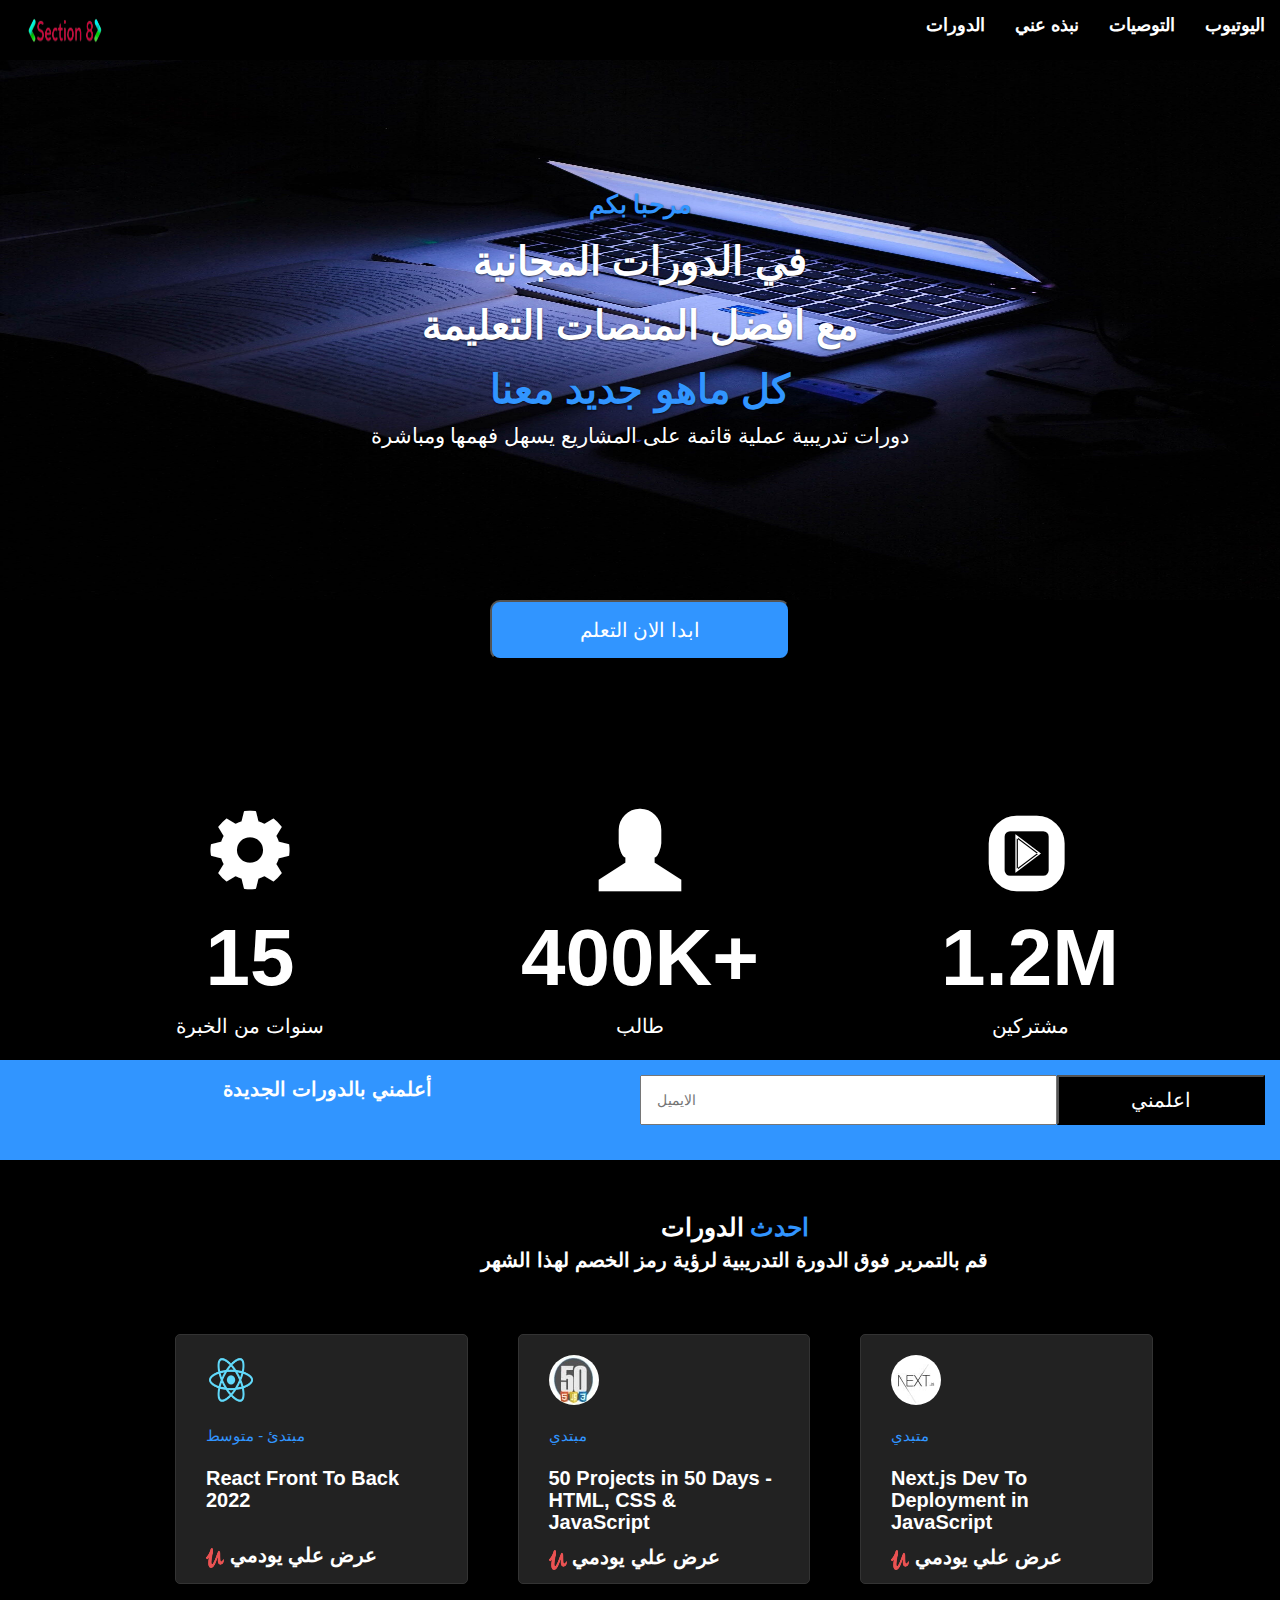
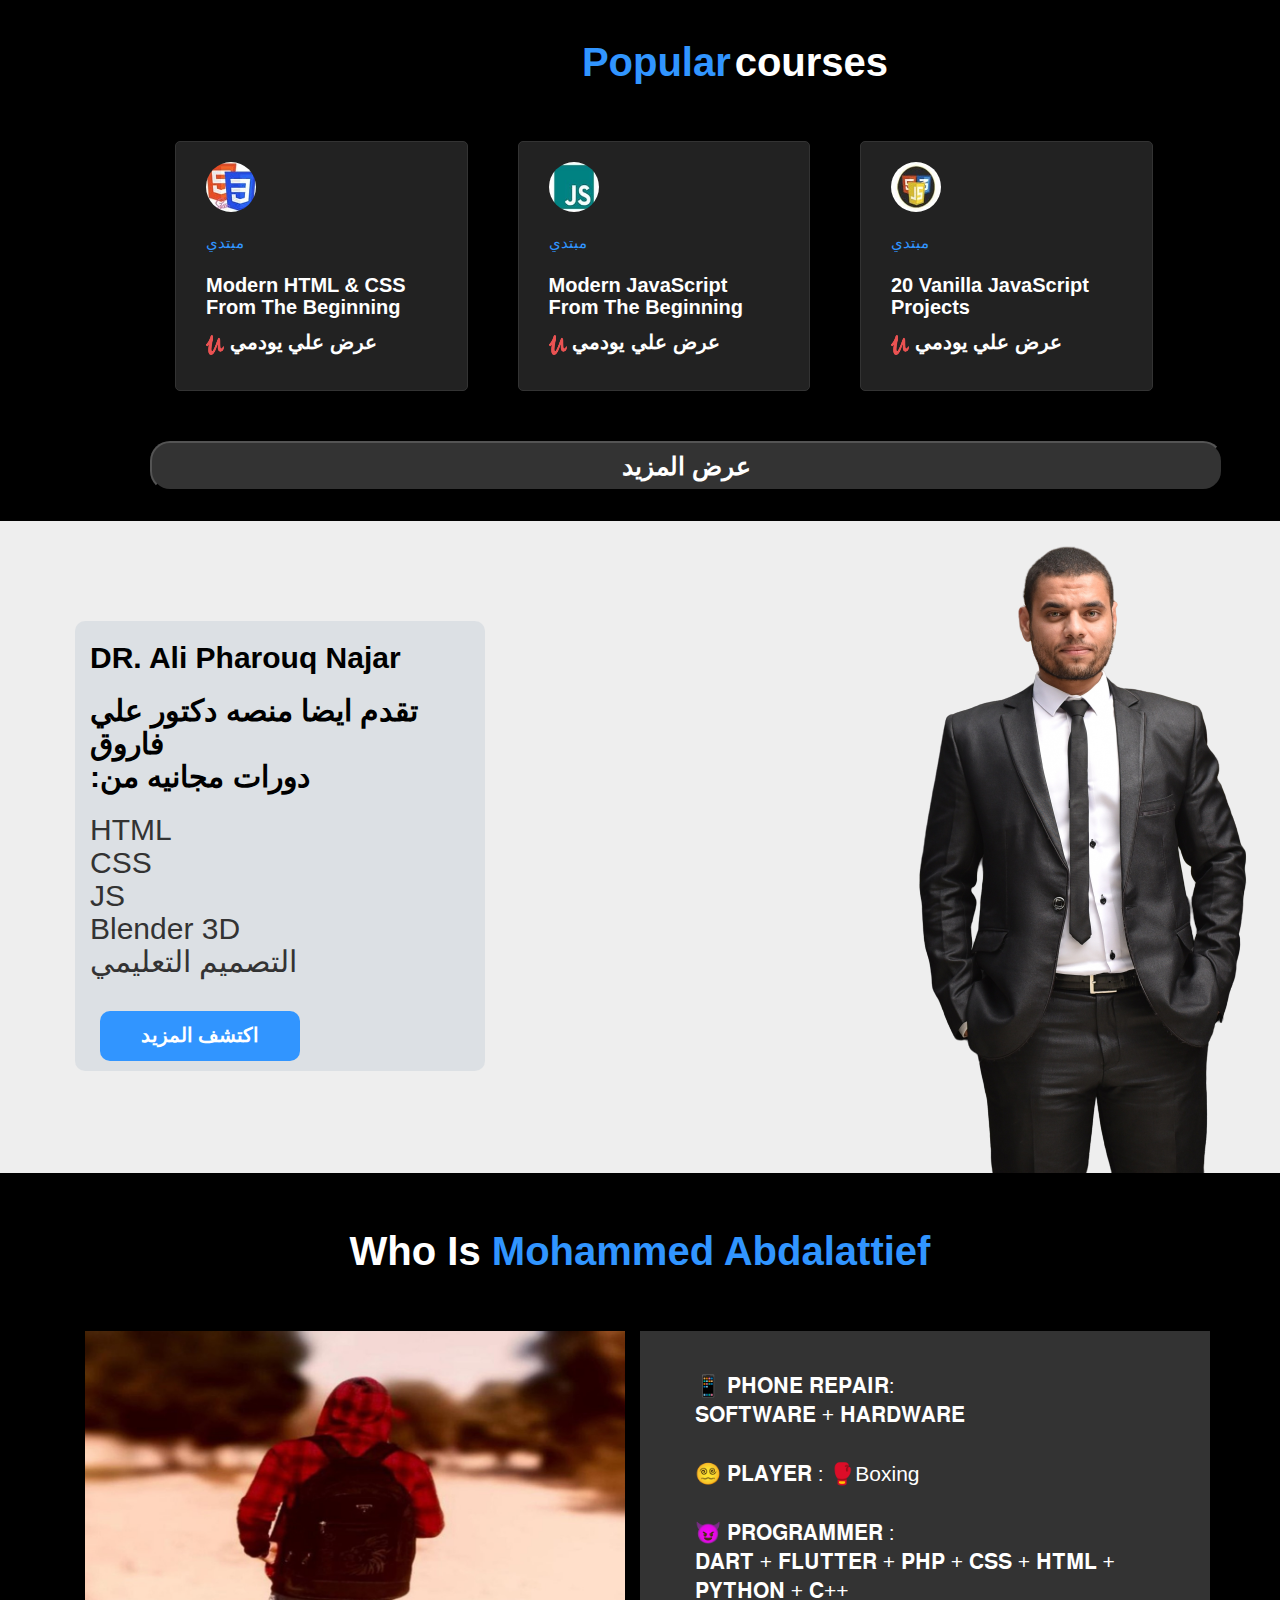
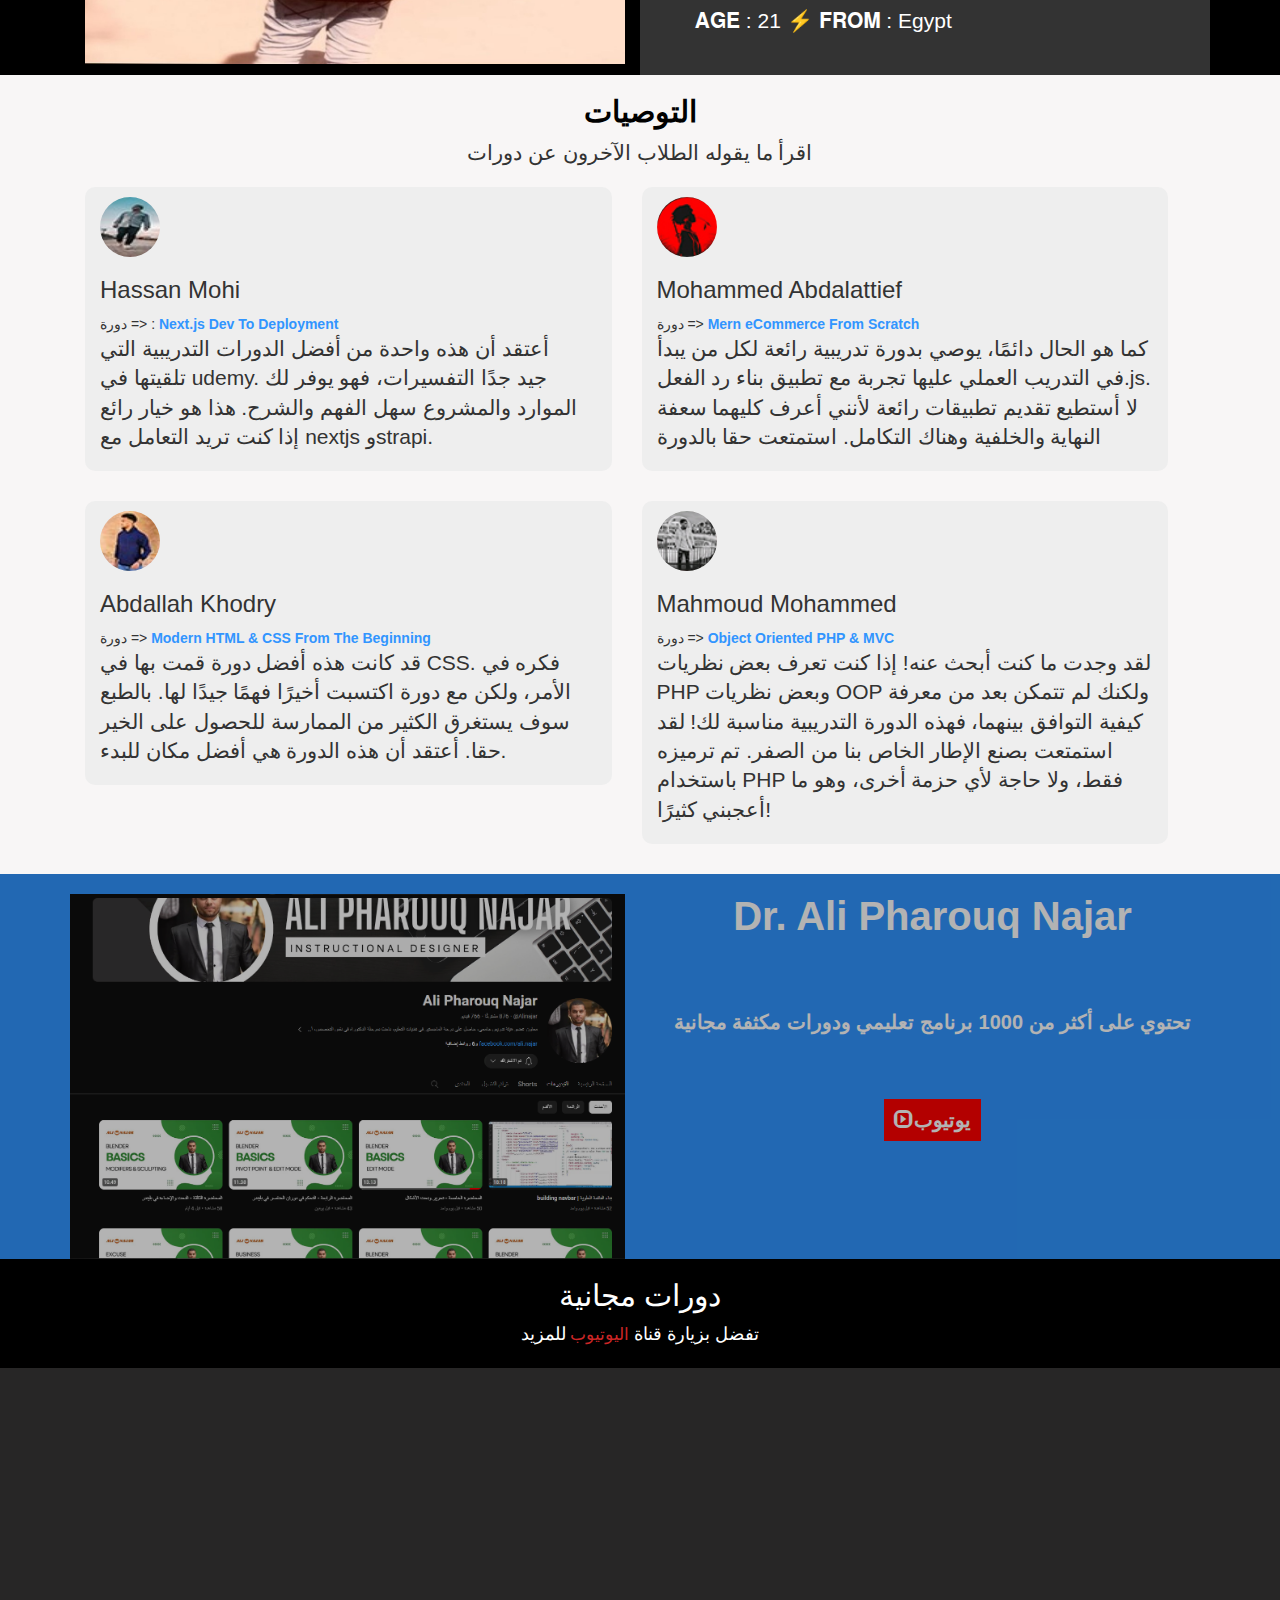
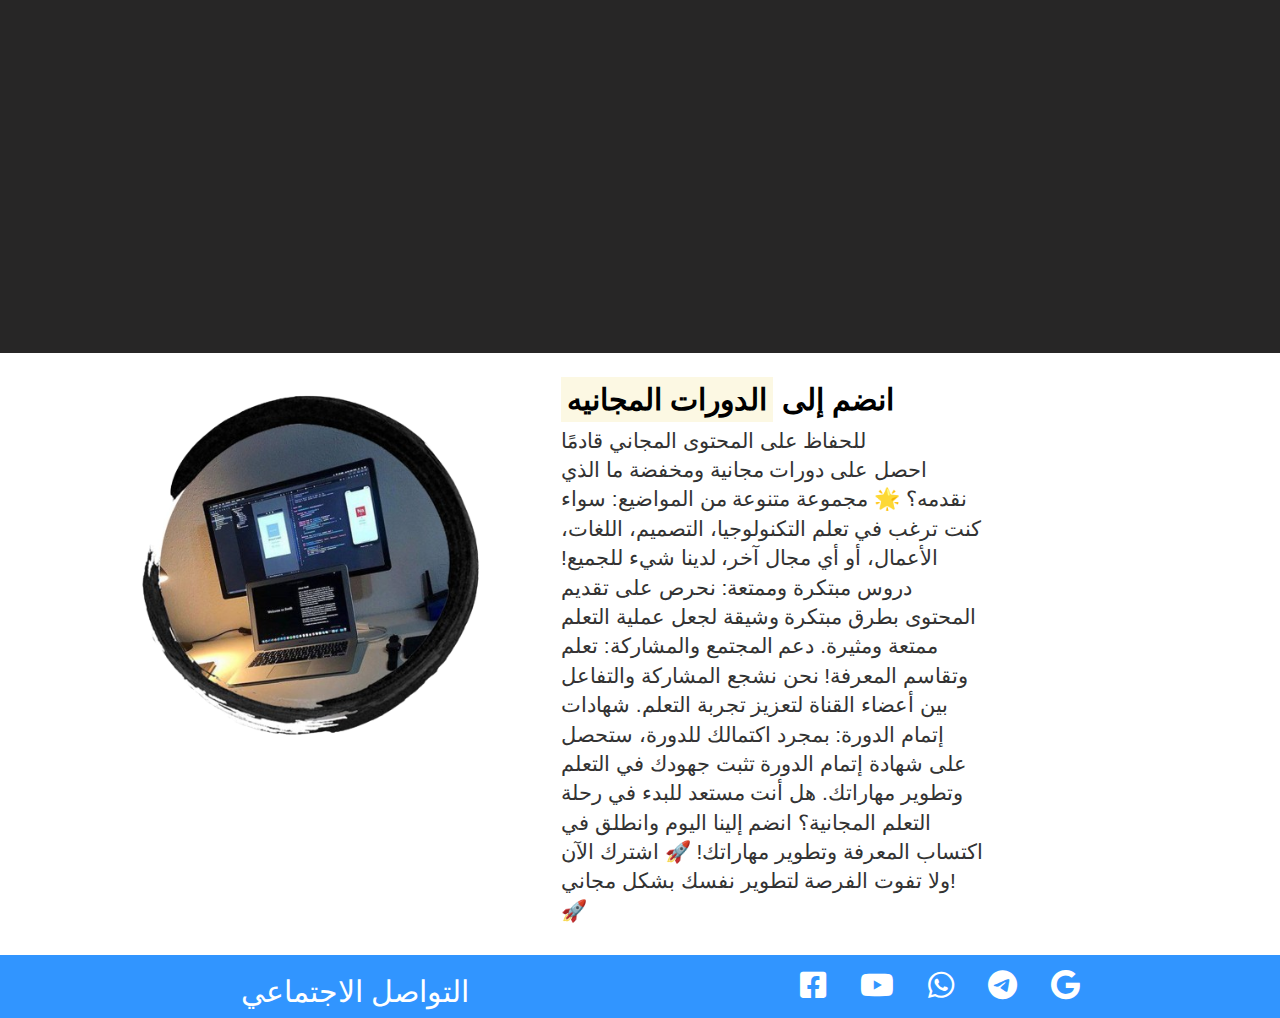
==== index.html @ 22f14197 "Add files via upload" ====
<!DOCTYPE html>
<html lang="ar">

<head>
  <meta charset="UTF-8">
  <meta http-equiv="X-UA-Compatible" content="IE=edge">
  <meta name="viewport" content="width=device-width, initial-scale=1.0">

  <title>Free Courses</title>
  <link rel="icon" type="img/icon" href="img/photo_2022-01-02_22-11-21.png" />
  <link href="css/bootstrap.css" rel="stylesheet">
  <link href=" css/all.min.css" rel="stylesheet"> <!--fontwasme-->
  <link href="fonts/glyphicons-halflings-regular.svg" rel="stylesheet">
  <script src="js/html5shiv.min.js"> </script>
  <script src="js/respond.min.js"> </script>
  <link href="css/index.css" rel="stylesheet">
</head>

<body style=background-color:black; id="body">
  <header> <!--start header-->
    <nav class="navbar navbar-default navbar-fixed-top">
      <div class="container-fluid">
        <!-- Brand and toggle get grouped for better mobile display -->
        <div class="navbar-header">
          <button type="button" class="navbar-toggle collapsed" data-toggle="collapse"
            data-target="#bs-example-navbar-collapse-1" aria-expanded="false">

            <span class="glyphicon glyphicon-align-justify"></span>
          </button>
          <class class="navbar-brand" href=""><img src="img/logo.png" width="100" height="40" alt=""></class>
        </div>

        <!-- Collect the nav links, forms, and other content for toggling -->
        <div class="collapse navbar-collapse" id="bs-example-navbar-collapse-1">
          <ul class="nav navbar-nav navbar-right">

            <li><a href="#courses">الدورات</a></li>
            <li><a href="#about">نبذه عني</a></li>
            <li><a href="#testmonial">التوصيات</a></li>
            <li><a href="#youtube">اليوتيوب</a></li>




          </ul>
        </div><!-- /.navbar-collapse -->
      </div><!-- /.container-fluid -->
    </nav>







    <!-- ********************************************************* -->
    <div class="carousel slide"> <!--start carousel background-->

      <div class="carousel-inner">

        <div class="item active">
          <img src="img/Took A Masters In Machine Learning And I Was (VERY) Unprepared.jpeg " alt="...">
          <div class="carousel-caption">

            <h5>مرحبا بكم</h5>
            <h1>في الدورات المجانية <h1>مع افضل المنصات التعليمة </h1>
              <h1 class="primary-text">كل ماهو جديد معنا</h1>
            </h1>
            <p class="lead">دورات تدريبية عملية قائمة على المشاريع يسهل فهمها ومباشرة  </p>

          </div>




        </div> <!--start buttom page-->
        <div class="buttom-page">

          <button class="buttom"> <a href="#section ">ابدا الان التعلم</a> </button>
        </div>
      </div> <!--end buttom page-->



    </div> <!--start carousel background-->



    <div class="container text-center  icon "> <!--start icon-->
      <div class="row">

        <div class="col-lg-4 col-md-4  hidden-xs">
          <span class="  glyphicon glyphicon-cog "></span>
          <h1>15</h1>
          <p class="">سنوات من الخبرة
          </p>
        </div>

        <div class="col-lg-4 col-md-4  hidden-xs">
          <span class=" glyphicon glyphicon-user   "></span>
          <h1> 400K+ </h1>
          <p class="lead">طالب</p>
        </div>

        <div class="col-lg-4 col-md-4  hidden-xs">
          <span class="   glyphicon glyphicon-expand  "></span>
          <h1> 1.2M </h1>
          <p class="lead"> مشتركين </p>
        </div>
      </div>
    </div> <!--end icon-->


    <div class="container-fluid  form1 "><!--start form -->
      <form>
        <span class="     col-lg-6  col-md-6 col-xs-12  col-sm-12"> أعلمني بالدورات الجديدة
        </span> <input type="email" placeholder="الايميل" class=" col-lg-4    col-md-4 col-xs-6    col-sm-6">
        <input type="submit" value="اعلمني" class=" col-lg-2   col-md-2 col-xs-4  col-sm-4">

      </form>

    </div> <!--end form-->


  </header>

  <!--end header-->





  <!-- ******************************************************************************** -->
  <!-- start the section of courses -->
  <section id="courses">
    <div class="container">
      <div class="row">

        <div class="section-header text-center" id="section">
          <span class="span1">احدث </span> <span> الدورات </span>
          <p>
            قم بالتمرير فوق الدورة التدريبية لرؤية رمز الخصم لهذا الشهر</p>
        </div>

        <div class="card  col-lg-4  col-md-6 col-xs-12  col-sm-12 ">
          <img src="img/react_front_to_back_small.png" class="img1">
          <div class="card-body">
            <div class="level"> مبتدئ - متوسط </div>
            <h3> React Front To Back 2022 </h3>
            <br>
            <img src="img/udemy-logo.png">
            <a href=" https://www.udemy.com/course/react-front-to-back-2022/?referralCode=4A622C7E48DB66154114  "> عرض
              علي يودمي </a>
          </div>
        </div>


        <div class="card  col-lg-4  col-md-6 col-xs-12  col-sm-12 ">
          <img src="img/photo_2022-01-01_20-54-19.jpg " class="img1">
          <div class="card-body">
            <div class="level"> مبتدي </div>
            <h3> 50 Projects in 50 Days - HTML, CSS & JavaScript</h3>

            <img src="img/udemy-logo.png">
            <a href="  https://www.udemy.com/course/50-projects-50-days/?referralCode=684EE5F9DE1745B6428B "> عرض علي
              يودمي </a>
          </div>
        </div>


        <div class="card  col-lg-4  col-md-6 col-xs-12  col-sm-12 ">
          <img src="img/photo_2022-01-01_20-54-09.jpg " class="img1">
          <div class="card-body">
            <div class="level"> متبدي </div>
            <h3> Next.js Dev To Deployment in JavaScript </h3>
            <img src="img/udemy-logo.png">
            <a href=" https://www.udemy.com/course/nextjs-dev-to-deployment/?referralCode=7CD3920A9760E6ABEC11  ">عرض
              علي يودمي</a>

          </div>
        </div>
      </div>
    </div>

    <div class="container">
      <div class="row">

        <div class="popular text-center"> <span class="sp1"> popular</span> <span>courses</span></div>



        <div class="card  col-lg-4  col-md-6 col-xs-12  col-sm-12 ">
          <img src="img/photo_2022-01-01_20-54-06.jpg " class="img1">
          <div class="card-body">
            <div class="level"> مبتدي </div>
            <h3> Modern HTML & CSS From The Beginning </h3>
            <img src="img/udemy-logo.png">
            <a
              href="  https://www.udemy.com/course/modern-html-css-from-the-beginning/?referralCode=EB0470C43F3C3E9AA306  ">
              عرض علي يودمي </a>

          </div>
        </div>

        <div class="card  col-lg-4  col-md-6 col-xs-12  col-sm-12 ">
          <img src="img/photo_2022-01-01_20-54-01.jpg  " class="img1">
          <div class="card-body">
            <div class="level"> مبتدي </div>
            <h3> Modern JavaScript From The Beginning </h3>
            <img src="img/udemy-logo.png">
            <a
              href=" https://www.udemy.com/course/modern-javascript-from-the-beginning/?referralCode=F3249B20C1BBE85EFEEC  ">
              عرض علي يودمي </a>

          </div>
        </div>

        <div class="card  col-lg-4  col-md-6 col-xs-12  col-sm-12 ">
          <img src="img/photo_2022-01-01_20-53-56.jpg " class="img1">
          <div class="card-body">
            <div class="level"> مبتدي </div>
            <h3> 20 Vanilla JavaScript Projects </h3>
            <img src="img/udemy-logo.png">
            <a
              href=" https://www.udemy.com/course/web-projects-with-vanilla-javascript/?referralCode=F9B7C7FED834F91ADE75  ">
              عرض علي يودمي </a>

          </div>
        </div>

        <button class="click  col-sm-11" onclick="method()">
          عرض المزيد

        </button>
        <div id="no1" style="display: none">
          <div class="card  col-lg-4  col-md-6 col-xs-12  col-sm-12 ">
            <img src="img/photo_2022-01-01_21-16-56.jpg  " class="img1">
            <div class="card-body">
              <div class="level"> متوسط </div>
              <h3> MERN eCommerce From Scratch </h3>
              <img src="img/udemy-logo.png">
              <a href="   https://www.udemy.com/course/mern-ecommerce/?referralCode=C8B2CD73BFA462D1219C "> عرض علي
                يودمي
              </a>

            </div>
          </div>



          <div class="card  col-lg-4  col-md-6 col-xs-12  col-sm-12 ">
            <img src="img/photo_2022-01-01_21-16-59.jpg  " class="img1">
            <div class="card-body">
              <div class="level"> متوسط </div>
              <h3> Node.js API Masterclass </h3>
              <img src="img/udemy-logo.png">
              <a href=" https://www.udemy.com/course/nodejs-api-masterclass/?referralCode=F95A0D3B9CA1DB648F55   "> عرض
                علي يودمي </a>

            </div>
          </div>


          <div class="card  col-lg-4  col-md-6 col-xs-12  col-sm-12 ">
            <img src="img/photo_2022-01-01_21-16-45.jpg  " class="img1">
            <div class="card-body">
              <div class="level"> متبدي </div>
              <h3> Bootstrap 4 From Scratch with 5 Projects </h3>
              <img src="img/udemy-logo.png">
              <a
                href=" https://www.udemy.com/course/bootstrap-4-from-scratch-with-5-projects/?referralCode=5647A67D0A4BF453E39A   ">
                عرض علي يودمي </a>

            </div>
          </div>


          <div class="card  col-lg-4  col-md-6 col-xs-12  col-sm-12 ">
            <img src="img/photo_2022-01-01_21-16-49.jpg  " class="img1">
            <div class="card-body">
              <div class="level"> مبتدي </div>
              <h3> Python Django Dev To Deployment </h3>
              <img src="img/udemy-logo.png">
              <a
                href=" https://www.udemy.com/course/python-django-dev-to-deployment/?referralCode=A9FE27488C451769B322  ">
                عرض علي يودمي </a>

            </div>
          </div>

          <div class="card  col-lg-4  col-md-6 col-xs-12  col-sm-12 ">
            <img src="img/photo_2022-01-01_20-54-14.jpg  " class="img1">
            <div class="card-body">
              <div class="level"> متوسط </div>
              <h3> PHP MVC OOP - Build a Framework </h3>
              <img src="img/udemy-logo.png">
              <a href=" https://www.udemy.com/course/object-oriented-php-mvc/?referralCode=E3FD4CD073A8AF79CF04 "> عرض
                علي يودمي </a>

            </div>
          </div>


          <div class="card  col-lg-4  col-md-6 col-xs-12  col-sm-12 ">
            <img src="img/photo_2022-01-01_21-16-53.jpg " class="img1">
            <div class="card-body">
              <div class="level"> متوسط </div>
              <h3> Electron From Scratch </h3>
              <img src="img/udemy-logo.png">
              <a href=" https://www.udemy.com/course/electron-from-scratch/?referralCode=D83E1593BE5EC5AFF830 "> عرض علي
                يودمي </a>

            </div>
          </div>
        </div> <!--            -->
      </div>
    </div>


  </section> <!--end section of courses-->

  <div class="section2"> <!--start section2-->
    <div class="container">
      <div class="row">
        <div class="content  col-lg-6 col-md-6  col-xs-12  col-sm-12">
          <h1> DR. Ali Pharouq Najar

          </h1>
          <p class="lead">
            <h1>
            تقدم ايضا منصه دكتور علي فاروق
            <br>
            :دورات مجانيه من
            <br>
          </h1>
          <h2>
            HTML
            <br>
            CSS
            <br>
            JS
            <br>
            Blender 3D
            <br>
            التصميم التعليمي
          </h2>
          </p>
          <a href="https://alinajar.com/academy/">اكتشف المزيد
          </a>
        </div>


        <div class="image col-lg-6 col-md-6 col-xs-12 col-sm-12   ">
          <img src="img/Dr.png" alt="error" class="img-responsive  center-block">
        </div>
      </div>
    </div>
  </div><!--start section2-->


  <div id="about">
    <div class="container">


      <div class="text-center">
        <span class="sp2"> Who Is </span> <span class="sp3"> Mohammed Abdalattief</span>
      </div>



      <div class="image col-lg-6 col-md-6 col-xs-12 col-sm-12   ">
        <img src="img/moh.jpg  " alt="error" class="img-responsive  center-block">
      </div>

      <div class="about    col-lg-6 col-md-6 col-xs-12 col-sm-12   ">

        <P class="lead">

          📱 𝐏𝐇𝐎𝐍𝐄 𝐑𝐄𝐏𝐀𝐈𝐑:
          <br>
          𝐒𝐎𝐅𝐓𝐖𝐀𝐑𝐄 + 𝐇𝐀𝐑𝐃𝐖𝐀𝐑𝐄
          <br>
          <br>
          😵‍💫 𝐏𝐋𝐀𝐘𝐄𝐑 : 🥊Boxing
          <br>
          <br>
          😈 𝐏𝐑𝐎𝐆𝐑𝐀𝐌𝐌𝐄𝐑 :
          <br>

          𝐃𝐀𝐑𝐓 + 𝐅𝐋𝐔𝐓𝐓𝐄𝐑 + 𝐏𝐇𝐏 + 𝐂𝐒𝐒 + 𝐇𝐓𝐌𝐋 + 𝐏𝐘𝐓𝐇𝐎𝐍 + 𝐂++
          <br>
          𝐀𝐆𝐄 : 21 ⚡️

          𝐅𝐑𝐎𝐌 : Egypt
        </P>
      </div>



    </div>
  </div> <!--end section2-->
  <!--start tsetmonial-->
  <div id="testmonial">
    <div class="container">
      <div class="row">
        <div class="testmonial-header  text-center">
          <h2> التوصيات</h2>

          <p class="lead"> اقرأ ما يقوله الطلاب الآخرون عن دورات
          </p>

        </div>


        <div class="person   col-lg-5 col-md-5 col-xs-11 col-sm-11  ">
          <img src="img/hassan.jpg" alt="erorr">
          <h3> Hassan Mohi </h3>
          <span class="spann">دورة => :</span><span class="spannn"> Next.js Dev To Deployment </span>
          <P class="lead"> أعتقد أن هذه واحدة من أفضل الدورات التدريبية التي تلقيتها في udemy. جيد جدًا
            التفسيرات، فهو يوفر لك الموارد والمشروع سهل الفهم والشرح. هذا هو
            خيار رائع إذا كنت تريد التعامل مع nextjs وstrapi. </P>

        </div>

        <div class="person   col-lg-5 col-md-5 col-xs-11 col-sm-11  ">
          <img src="img/mohammed.jpg" alt="erorr">
          <h3> Mohammed Abdalattief </h3>
          <span class="spann">دورة => </span><span class="spannn"> Mern eCommerce From Scratch </span>
          <P class="lead"> كما هو الحال دائمًا، يوصي بدورة تدريبية رائعة لكل من يبدأ في التدريب العملي عليها
            تجربة مع تطبيق بناء رد الفعل.js. لا أستطيع تقديم تطبيقات رائعة لأنني أعرف كليهما
            سعفة النهاية والخلفية وهناك التكامل. استمتعت حقا بالدورة </P>

        </div>


        <div class="person   col-lg-5 col-md-5 col-xs-11 col-sm-11  ">
          <img src="img/Abdallah.jpg" alt="erorr">
          <h3> Abdallah Khodry </h3>
          <span class="spann">دورة => </span><span class="spannn"> Modern HTML & CSS From The Beginning </span>
          <P class="lead">قد كانت هذه أفضل دورة قمت بها في CSS.
            فكره في الأمر، ولكن مع دورة اكتسبت أخيرًا فهمًا جيدًا لها. بالطبع سوف يستغرق الكثير
            من الممارسة للحصول على الخير حقا. أعتقد أن هذه الدورة هي أفضل مكان للبدء.</P>

        </div>

        <div class="person   col-lg-5 col-md-5 col-xs-11 col-sm-11  ">
          <img src="img/mahmoud.jpg" alt="erorr">
          <h3>Mahmoud Mohammed</h3>
          <span class="spann">دورة => </span><span class="spannn"> Object Oriented PHP & MVC </span>
          <P class="lead"> لقد وجدت ما كنت أبحث عنه! إذا كنت تعرف بعض نظريات PHP وبعض نظريات OOP ولكنك لم تتمكن بعد من
            معرفة كيفية التوافق بينهما، فهذه الدورة التدريبية مناسبة لك! لقد استمتعت بصنع الإطار الخاص بنا من الصفر. تم
            ترميزه باستخدام PHP فقط، ولا حاجة لأي حزمة أخرى، وهو ما أعجبني كثيرًا! </P>

        </div>
      </div>
    </div>
  </div> <!--end testmonial-->

  <div id="youtube"> <!--start youtube section-->
    <div class="container">
      <div class="row">


        <div class="youtube-content">
          <div class="img  col-lg-6 col-md- col-xs-12 col-sm-12">
            <img src=" img/photo_2022-01-02_00-09-06.jpg " alt="error" class="img-responsive img-block">
          </div>

          <div class="youtube-header text-center">
            <h1>Dr. Ali Pharouq Najar
            </h1>
            <p class="lead"> تحتوي على أكثر من 1000 برنامج تعليمي ودورات مكثفة مجانية </p>
            <a href="#"> <span class=" glyphicon glyphicon-expand"> </span>يوتيوب</a>
          </div>

        </div>



      </div>
    </div>
  </div> <!--end youtube section-->
  <div class="section3">
    <div class="container  text-center">
      <h1> دورات مجانية </h1>
      <p class="lead">تفضل بزيارة قناة <a href="https://www.youtube.com/@Alinajar"> اليوتيوب </a> للمزيد </p>
    </div>
  </div>
  <div class="videos">
    <div class="content">

      <iframe src="https://www.youtube.com/embed/OEbo00XqLWE" title="YouTube video player" frameborder="0"
        allow="accelerometer; autoplay; clipboard-write; encrypted-media; gyroscope; picture-in-picture"
        allowfullscreen></iframe>

    </div>

    <div class="content">

      <iframe src="https://www.youtube.com/embed/PrusQl1iCJM" title="YouTube video player" frameborder="0"
        allow="accelerometer; autoplay; clipboard-write; encrypted-media; gyroscope; picture-in-picture"
        allowfullscreen></iframe>

    </div>


    <div class="content">
      <iframe src="https://www.youtube.com/embed/YrD5EQ0d2Gg" title="YouTube video player" frameborder="0"
        allow="accelerometer; autoplay; clipboard-write; encrypted-media; gyroscope; picture-in-picture"
        allowfullscreen></iframe>


    </div>


    <div class="content">

      <iframe src="https://www.youtube.com/embed/W-SSazAOnVs" title="YouTube video player" frameborder="0"
        allow="accelerometer; autoplay; clipboard-write; encrypted-media; gyroscope; picture-in-picture"
        allowfullscreen></iframe>


    </div>

    <div class="content">

      <iframe src="https://www.youtube.com/embed/JDQ33oClPVY" title="YouTube video player" frameborder="0"
        allow="accelerometer; autoplay; clipboard-write; encrypted-media; gyroscope; picture-in-picture"
        allowfullscreen></iframe>




    </div>


    <div class="content">

      <iframe src="https://www.youtube.com/embed/ldwoEC8zK7U" title="YouTube video player" frameborder="0"
        allow="accelerometer; autoplay; clipboard-write; encrypted-media; gyroscope; picture-in-picture"
        allowfullscreen></iframe>



    </div>
    <div class="content">
      <iframe src="https://www.youtube.com/embed/Oc68MHSvkSc" title="YouTube video player" frameborder="0"
        allow="accelerometer; autoplay; clipboard-write; encrypted-media; gyroscope; picture-in-picture"
        allowfullscreen></iframe>



    </div>


    <div class="content">
      <iframe src="https://www.youtube.com/embed/BtQES9aAao0" title="YouTube video player" frameborder="0"
        allow="accelerometer; autoplay; clipboard-write; encrypted-media; gyroscope; picture-in-picture"
        allowfullscreen></iframe>
    </div>


  </div>
  </div>
  </div><!--end section of youtube-->

  <div class="section4"> <!--start section4-->
    <div class="container">



      <div class="image col-lg-6 col-md-6 col-xs-12 col-sm-12 ">
        <a href="https://t.me/Programminglcourses" target="_blank">
          <img src="img/photo_2022-01-02_22-11-21.png" alt="error" class="img-responsive  center-block">
        </a>
      </div>



      <div class="content col-lg-6 col-md-6 col-xs-12 col-sm-12 ">
        <h1> انضم إلى <mark> الدورات المجانيه</mark>
        </h1>

        <p class="lead"> للحفاظ على المحتوى المجاني قادمًا <br> احصل على دورات مجانية ومخفضة

          ما الذي نقدمه؟ 🌟

          مجموعة متنوعة من المواضيع: سواء كنت ترغب في تعلم التكنولوجيا، التصميم، اللغات، الأعمال، أو أي مجال آخر، لدينا
          شيء للجميع!
          دروس مبتكرة وممتعة: نحرص على تقديم المحتوى بطرق مبتكرة وشيقة لجعل عملية التعلم ممتعة ومثيرة.
          دعم المجتمع والمشاركة: تعلم وتقاسم المعرفة! نحن نشجع المشاركة والتفاعل بين أعضاء القناة لتعزيز تجربة التعلم.
          شهادات إتمام الدورة: بمجرد اكتمالك للدورة، ستحصل على شهادة إتمام الدورة تثبت جهودك في التعلم وتطوير مهاراتك.
          هل أنت مستعد للبدء في رحلة التعلم المجانية؟ انضم إلينا اليوم وانطلق في اكتساب المعرفة وتطوير مهاراتك!

          🚀 اشترك الآن ولا تفوت الفرصة لتطوير نفسك بشكل مجاني! 🚀

        </p>

      </div>

    </div>
  </div><!--end section4-->

  <!-- footer -->
  <footer>
    <div class="container">
      <div class="made-by   col-lg-6 col-md-6 col-xs-12 col-sm-12">

        <h2> التواصل الاجتماعي </h2>

      </div>
      <div class="icons   col-lg-6 col-md-6 col-xs-12 col-sm-12">

        <a href="https://www.facebook.com/mohamed.abdalattief " target="blank"> <span
            class="fab fa-facebook-square"></span> </a>
        <a href="https://www.youtube.com/@MohammedAbdalattief" target="blank"><span class="fab fa-youtube"></span> </a>
        <a href="https://api.whatsapp.com/send?phone=201158514655" target="blank"> <span class="fab fa-whatsapp"></span>
        </a>
        <a href="https://t.me/info_myzoro" target="_blank">
          <span class="fab fa-telegram"></span>
        </a>
        <a href=" mailto:mohammedabdalattief909@gmail.com" target="blank"> <span class=" fa-brands fa-google "></span>
        </a>
      </div>
    </div>

  </footer>
  <script src="js/index.js"></script>
  <script src="js/jquery-3.6.0.min.js"></script>
  <script src="js/bootstrap.min.js"></script>
</body>

</html>
---- css/index.css ----
*{
padding:0px;
margin:0px;
box-sizing: border-box;


}
.navbar-default{
height: 60px;
width:100%;
background-color: black;
border:none;

}
.navbar-toggle{
    background-color:#3195ff;   
    color:white;
}
.navbar-default .navbar-nav > li > a {
    color:white;
    font-size: 18px;
   font-weight: bold;
    text-transform: capitalize;
}
.navbar-default .navbar-nav > li > a:hover {
    border-bottom: 3px solid #3195ff;  
    color:#3195ff;   
    
}


.navbar-default .navbar-brand 
{
    font-size: 20px;
    font-weight: bold;
    color:rgb(10, 128, 206);
}





.navbar-default .navbar-brand:hover
{
    color:#3195ff;  
   
    
}
@media (max-width:767px) {
    .navbar-collapse {
        text-align: center;
    background-color:black;
    position: absolute;
    width: 100%;
     height:1200px;
    z-index: 1000;
    opacity: .8;
    }
      .navbar-nav{
    margin-top: 100px;
    }
    .navbar-default .navbar-toggle:hover, .navbar-default .navbar-toggle:focus {
        background-color:#3195ff; 
       } 
       .navbar-default .navbar-nav > li > a:hover {
        border-bottom:none;  
        color:#3195ff;   
        
    } 
 
}





/**************************************************************/
 .carousel-inner> .item{
     transition:none;
 }
.carousel-inner > .item > img{
 height:600px;
width:100%;
 }                 
      
.carousel-caption{
    margin-bottom: 80px;
    text-align: center;
}
.carousel-caption h5{
    text-align: center;
font-size: 25px;
color:#3195ff;
font-weight: bolder;
}
.carousel-caption h1{
    font-size: 40px;
    font-weight: 800;
    color:white;
    text-transform: capitalize;
    text-align: center;
}
.carousel-caption .primary-text{
    color:#3195ff;
}
.carousel-caption p{
    color:25px;
    text-transform: lowercase;
}
.buttom-page{
    display: flex;
    height:60px;
    width:100%;
    justify-content: center;
   
}
.buttom-page .buttom {
    height:60px;
    width:300px;
    text-align: center;
    border-radius: 10px;
    background-color: #3195ff;
    
}
.buttom-page .buttom  a{
    color:white;
    text-decoration: none;
    font-size: 20px;
    text-transform: uppercase;
}
.buttom-page .buttom:hover{
    background-color: black;
    opacity: .4;
}

/**************start icon**************/

.icon{
    margin-top:150px;
}

.icon  .glyphicon,
h1{
    font-size: 80px;
    color:white;
    font-weight:700 ;

}
.icon p{
    color:white;
    font-size: 20px;
}
/***********************end icon*************************/
/***********start form1***********************/
.form1{
height:100px;
width:100%;
background-color: #3195ff;

}
.form1 form{
   margin-top: 15px;
   margin-bottom: 15px;
}
.form1 form span{
    font-size: 20px;
    font-weight: bolder;
    color:white;
    text-align: center;
}
.form1 form input{
  height: 50px;
  
}
.form1  input[type="submit"]{
    background-color: black;
    color:white;
    font-size:20px;
}
/************end form***************************/


/**********start courses section*****/


.section-header .span1{    /* start header of section*/
    color:#3195ff;
    font-size: 25px;
    font-weight: 700;
    text-transform: capitalize;

}
.section-header span{
    font-size: 25px;
    font-weight: 700;
    text-transform: capitalize;
    color:white;
}
.section-header p{
    font-size: 20px;
    font-weight: 700;
    text-transform: capitalize;
    color:white;
}
/*******************************end the header of section******************/

/***************************start style of courses*************/
#courses{
width: 100%;
margin-top:50px;

}

.popular .sp1{
    font-size: 40px;
    font-weight: 700;
    text-transform: capitalize;
    color: #3195ff;

}
.popular span{
    font-size: 40px;
    font-weight: 700;
    color:white;
}


.card{
   
    background-color: #222;
    border-radius: 5px;
    box-shadow: 0 0 10px rgb(0 0 0 / 10%);
    padding: 20px 30px;
    position: relative;
    border: #333 solid 1px;
     height: 250px;
      width:25%;
       margin: 50px 25px;

}



@media(max-width: 767px){
    #courses .card{
        height: 250px;
        width: 98%;
        margin: 40px 5px;
     }  
   }
   /*************************/
   @media(min-width: 768px)and (max-width: 991px){
    #courses .container{
        margin: auto 120px;
    }
    .card
       {
           width: 22%;
           height: 300px;
           margin: 50px 25px;
       } 
       #courses .container{
           margin: auto 50px;
       }
   }
   /********************************/
   @media(min-width: 992px)and (max-width: 1400px){
    #courses .container{
        margin: auto 150px;


    }
}

.card .img1{

height:50px;
width:50px;
border-radius: 50%;

 
    margin-bottom: 20px;
}
.card-body .level{
    color:#3195ff;
    font-size: 15px;
}
.card-body h3{
    color:white;
    font-size: 20px;
    font-weight: bolder;

}
.card-body img{
    height:20px;
    width:20px;
   
}
.card-body a{
    text-decoration:none;
    font-size: 20px;
    font-weight: bolder;
    color:white;
    
}
.card-body a:hover{
    color:rgb(134, 56, 56);
}



.click{
   
    height: 50px;
    color:white;
    background-color: #333;
    margin-bottom: 30px;
    border-radius: 20px;
    font-size: 25px;
    font-weight: bolder;
    text-transform: uppercase;
}
.click:hover{
    background-color: #3195ff;
}
@media (max-width:767px) {
   
 .click{
    position: relative;
    left:86px;
 }   
}
/********************************end style of courses***********************************/
.section2{     /*********************start section2***************************/
   
    background-color: #eee;
}
.section2 .content{
    margin-top:100px;
    background-color: rgba(185, 197, 208, 0.322);
   height: 450px;
   width: 410px;
   
  
   border-radius: 10px;
}
.section2 .image{
position:relative;
left:25%;
}

@media (max-width:767px) {
    .section2 .content{
        width:100%;
        margin-left: 0px;
    }
  .section2 .image{
        position:relative;
        left:0px;
        } 
}
@media (min-width: 767px)and (max-width: 991px) {
    .section2 .content{
        width:40%;
        margin-left:0px;
    }
  .section2 .image{
    width: 50%;
    height: 400px;
        position:relative;
        left:50px;
        top:80px;
        } 
}
.content h1
{
    color:black;
    font-size: 30px;
    font-weight: bolder;
}
.content a{
    height: 50px;
    width:200px;
    padding: 10px;
    margin:10px;
    text-align: center;
    border-radius: 10px;
    font-size: 20px;
    font-weight: bold;
    text-transform: uppercase;
    text-decoration: none;
    color:white;
    background-color: #3195ff;
    position: absolute;
    bottom:0px;
}
.content a:hover{
    background-color: black;
}
  /*********************end section2***************************/
  #about .text-center 
  {

    margin: 50px 0px;
      font-size: 40px;
      font-weight: 700;
      color:white;
  }
  .text-center .sp3{
      color:#3195ff;
  }
.about{
    background-color: #333;
    
}
.about p{
    color:white;
    padding: 20px;
    margin:20px;
    border-radius: 10px;
    
}  /*****************end about*****************/

/***********************start testmonial************/
#testmonial{
    background-color: #f8f6f6;
   
   
}
.testmonial-header h2{
    color:black;
    font-size: 25;
    font-weight: bolder;
}
#testmonial .person{
background-color: #eee;
border-radius: 10px;
margin-bottom: 30px;
width: 45%;
margin-left: 30px;
}
@media (max-width:767px) {
    #testmonial .person{
        width: 100%;
        margin-left:0px; 
    }
}
.spannn{
    color:#3195ff;
    font-weight: bolder;
}
.person img{
    height:60px;
    width:60px;
    border-radius: 50%;
margin-top:10px;
}
/*************************end testmonial*************************/
     /***********start youtube section************/
#youtube{
    background-color:#3195ff;
    opacity: .7;
   
}

 .youtube-header p{
        margin-top: 70px;   
  margin-bottom: 70px;
}

.youtube-header a{
    height: 60px;
    width:200px;
    background-color: red;
    color:white;
    font-size: 20px;
    font-weight: bolder;
    text-decoration: none;
    padding: 10px;
    margin:10px;
}



.youtube-header h1{
    font-size: 40px;
    font-weight: 700;
    color:white;
}
.youtube-header p{
    font-size: 20px;
    font-weight: bolder;
    color:white;
    
}
.section3{         /*************start section of iframe youtube*********************/
    background-color: block;
 
    
}
.section3 h1{
    color:white;
    font-size: 30px;
    font-weight: 500;
    text-transform: capitalize;
}
.section3 p{
    color:white;
    font-size: 18px;
}
.section3 a{
    color:rgb(204, 38, 38);
    font-size: 17px;
    text-decoration:none;
}
.videos{
    height: auto;
    width: 100%;
    display: flex;
    flex-direction: row;
    flex-wrap: wrap;
    justify-content:center;
    background-color: rgb(39, 38, 38);
    
}
.content{
    width: 23%;
    margin:20px 20px;
}

@media(max-width:767px) {

  .content{
    width: 90%;
    margin:20px 50px;
  }  
}
@media (min-width: 768px)and (max-width:991px){
  .content{
    width: 40%;
    margin: 10px 10px;
  }  
}


    
/******************************end section**********************************/


/*******************start section4**********************/
.section4{
width: 100%;
    background-color: #ffffff;
}
.section4 .content,
.section4 .image{
    margin-bottom:10px;
    margin-top:10px;
    margin-left: 10px;
    width: 40%;
  
}
@media (max-width:767px) {
    .section4 .image{
        width: 98%;
        margin-left: 5px;
    }
    .section4 .content{
        margin-left: 20px;
        width: 98%;
    }   
}


/*******************end section4*******************/
/**************start footer************************/
footer{
    background-color: #3195ff;
    text-align: center;
    color:white;
}
footer h2{
font-size: 30px;
font-weight: 500;
color:white;
text-transform: capitalize;
}

footer .icons{
    margin-top:15px;
}

footer .icons span{
    color:white;
    margin-left:30px;

font-size: 30px;
}
footer .icons span:hover{
                            
color: rgb(218, 14, 14);

}
/******************endfooter****************************/
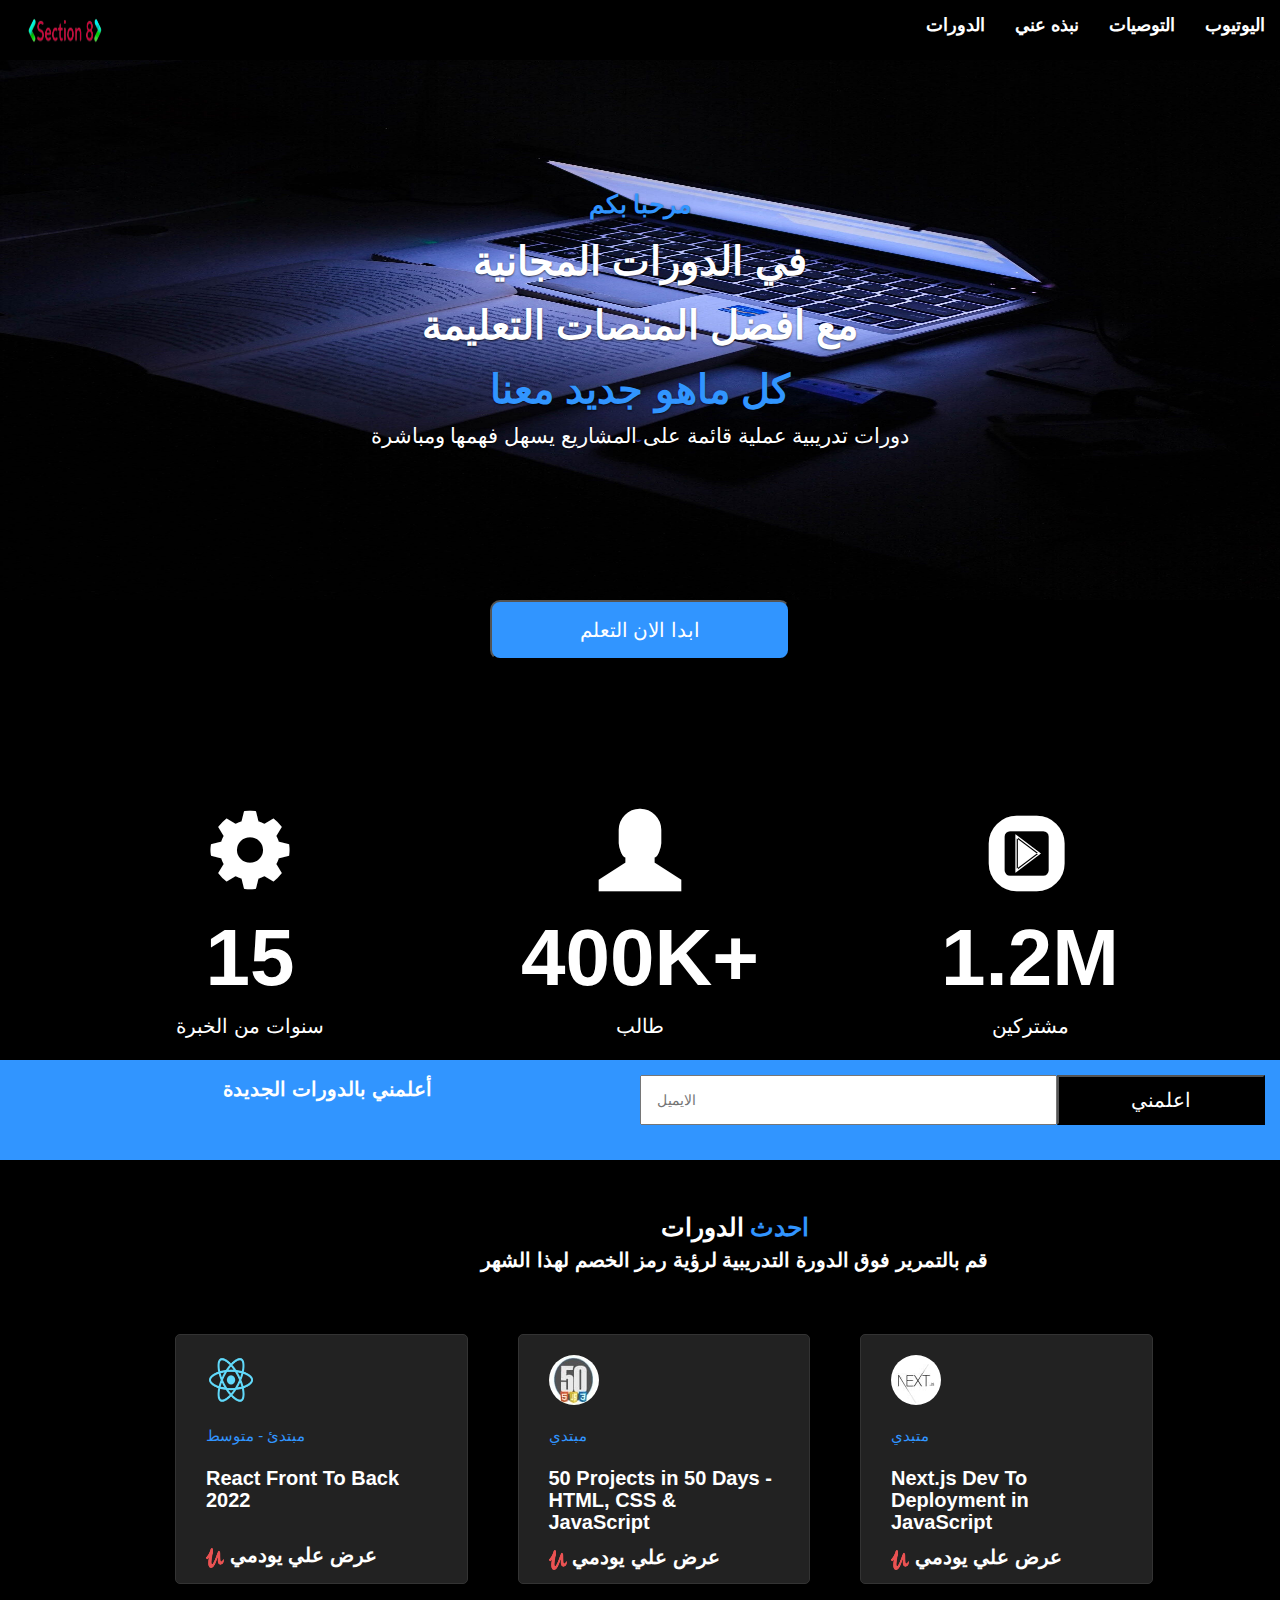
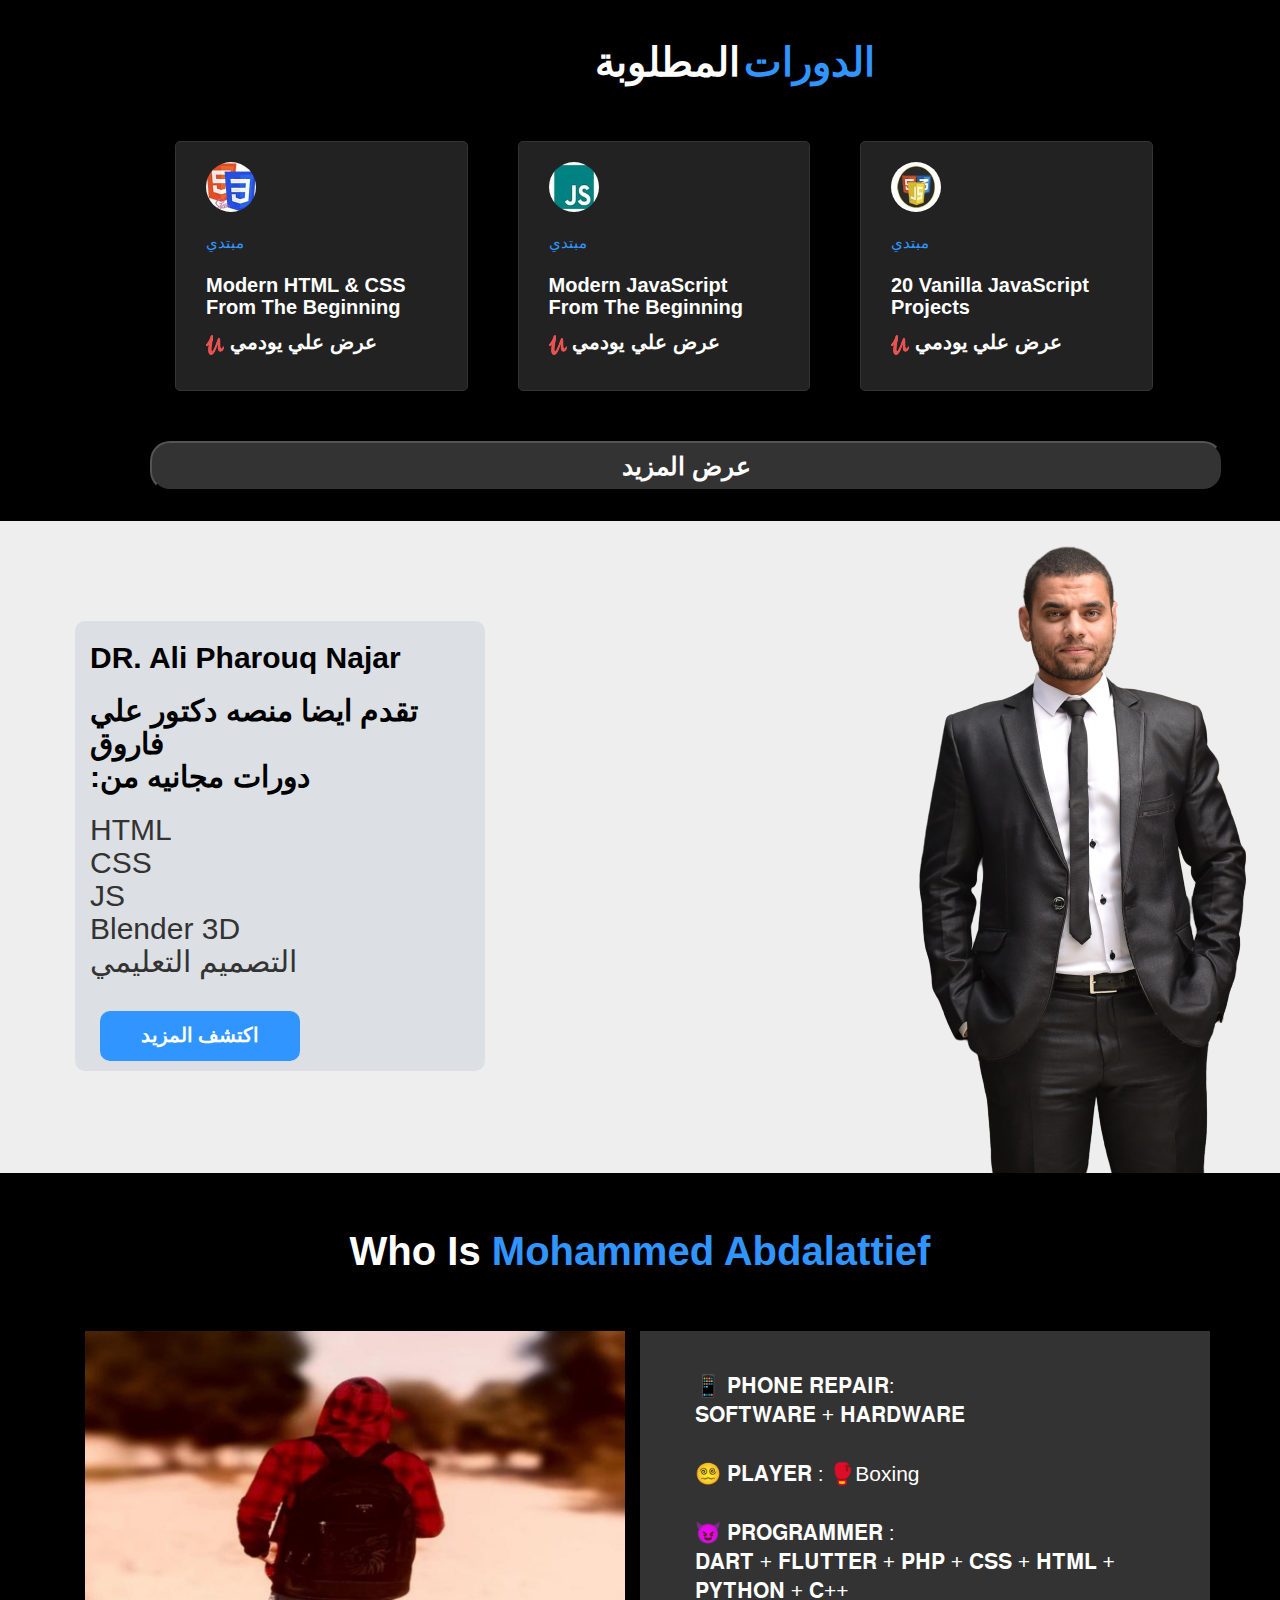
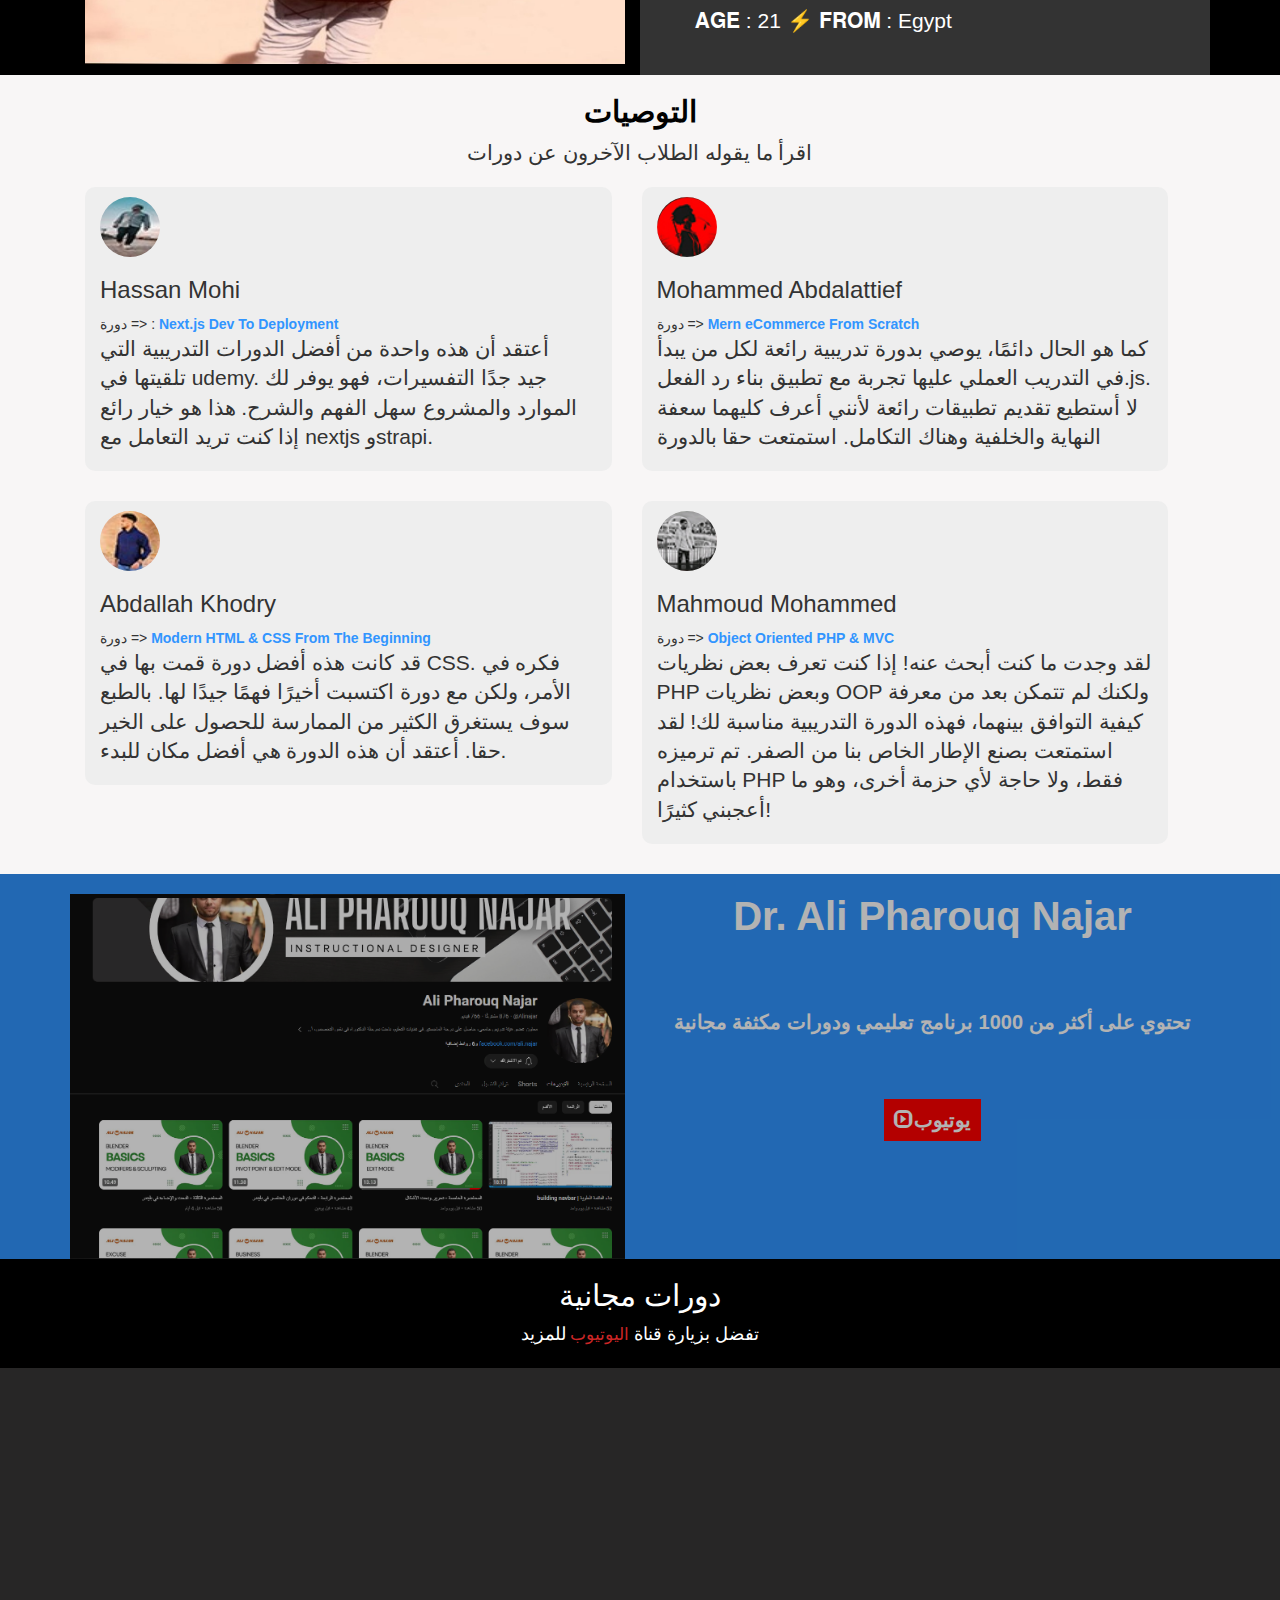
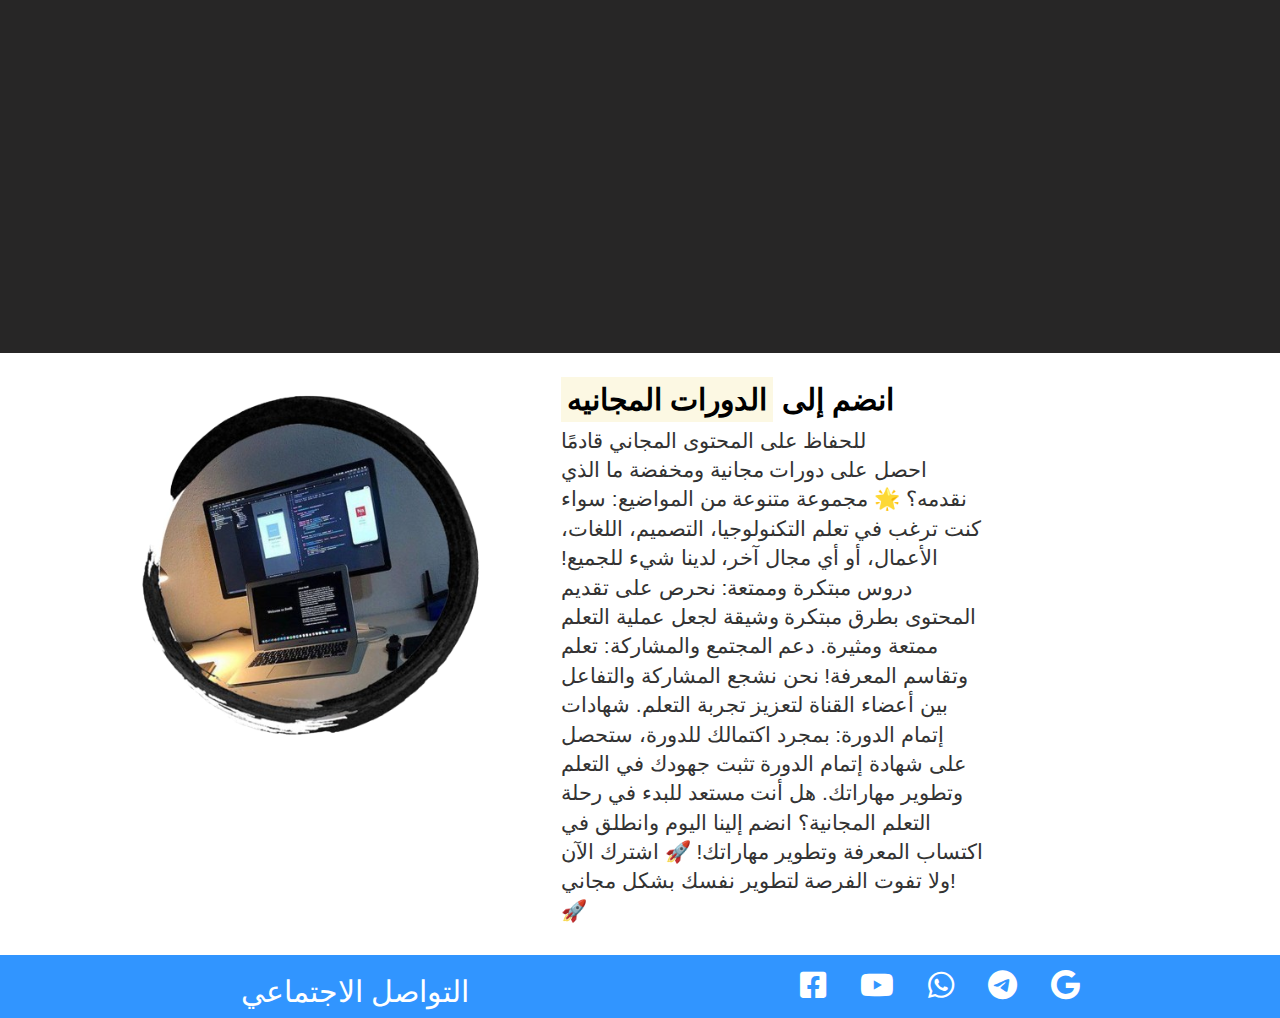
==== commit 2100c066: "index.html" ====
--- a/index.html
+++ b/index.html
@@ -185,7 +185,7 @@
     <div class="container">
       <div class="row">
 
-        <div class="popular text-center"> <span class="sp1"> popular</span> <span>courses</span></div>
+        <div class="popular text-center"> <span class="sp1"> الدورات</span> <span>المطلوبة</span></div>
 
 
 
@@ -630,4 +630,4 @@
   <script src="js/bootstrap.min.js"></script>
 </body>
 
-</html>+</html>
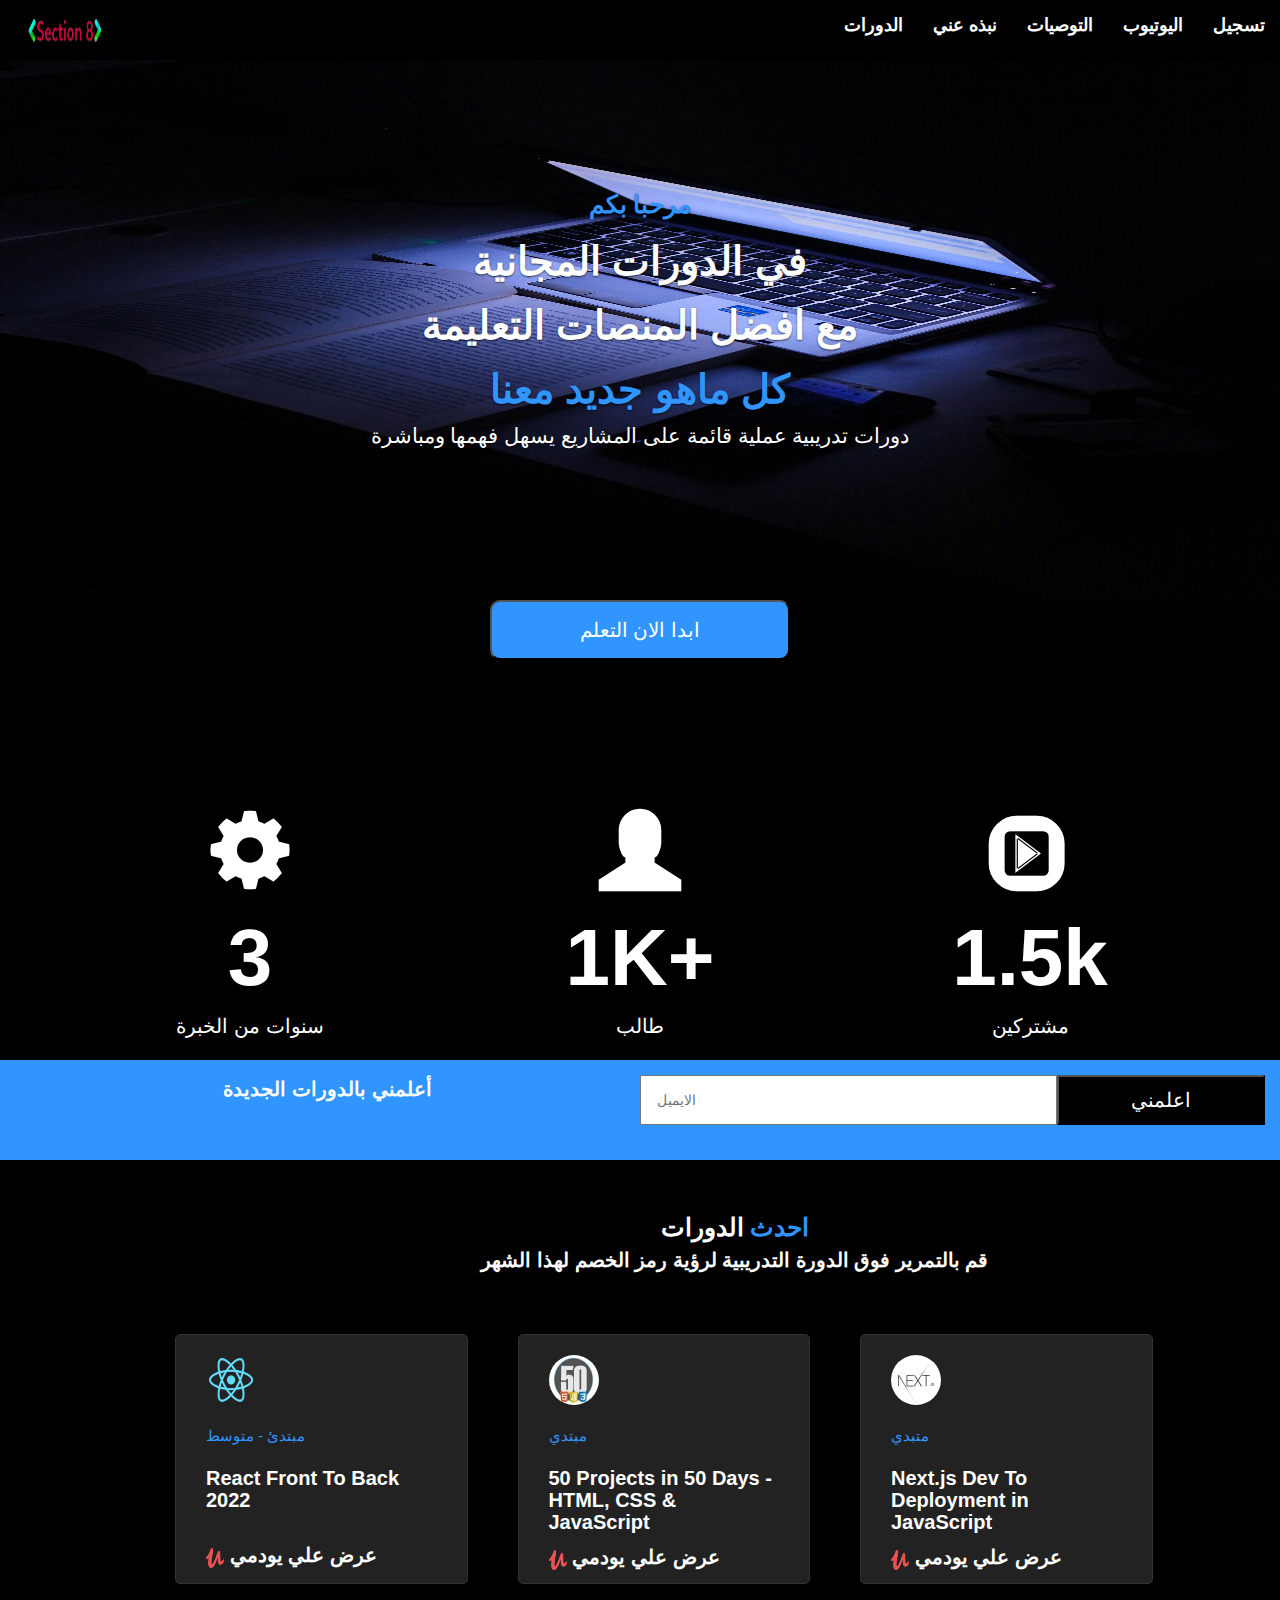
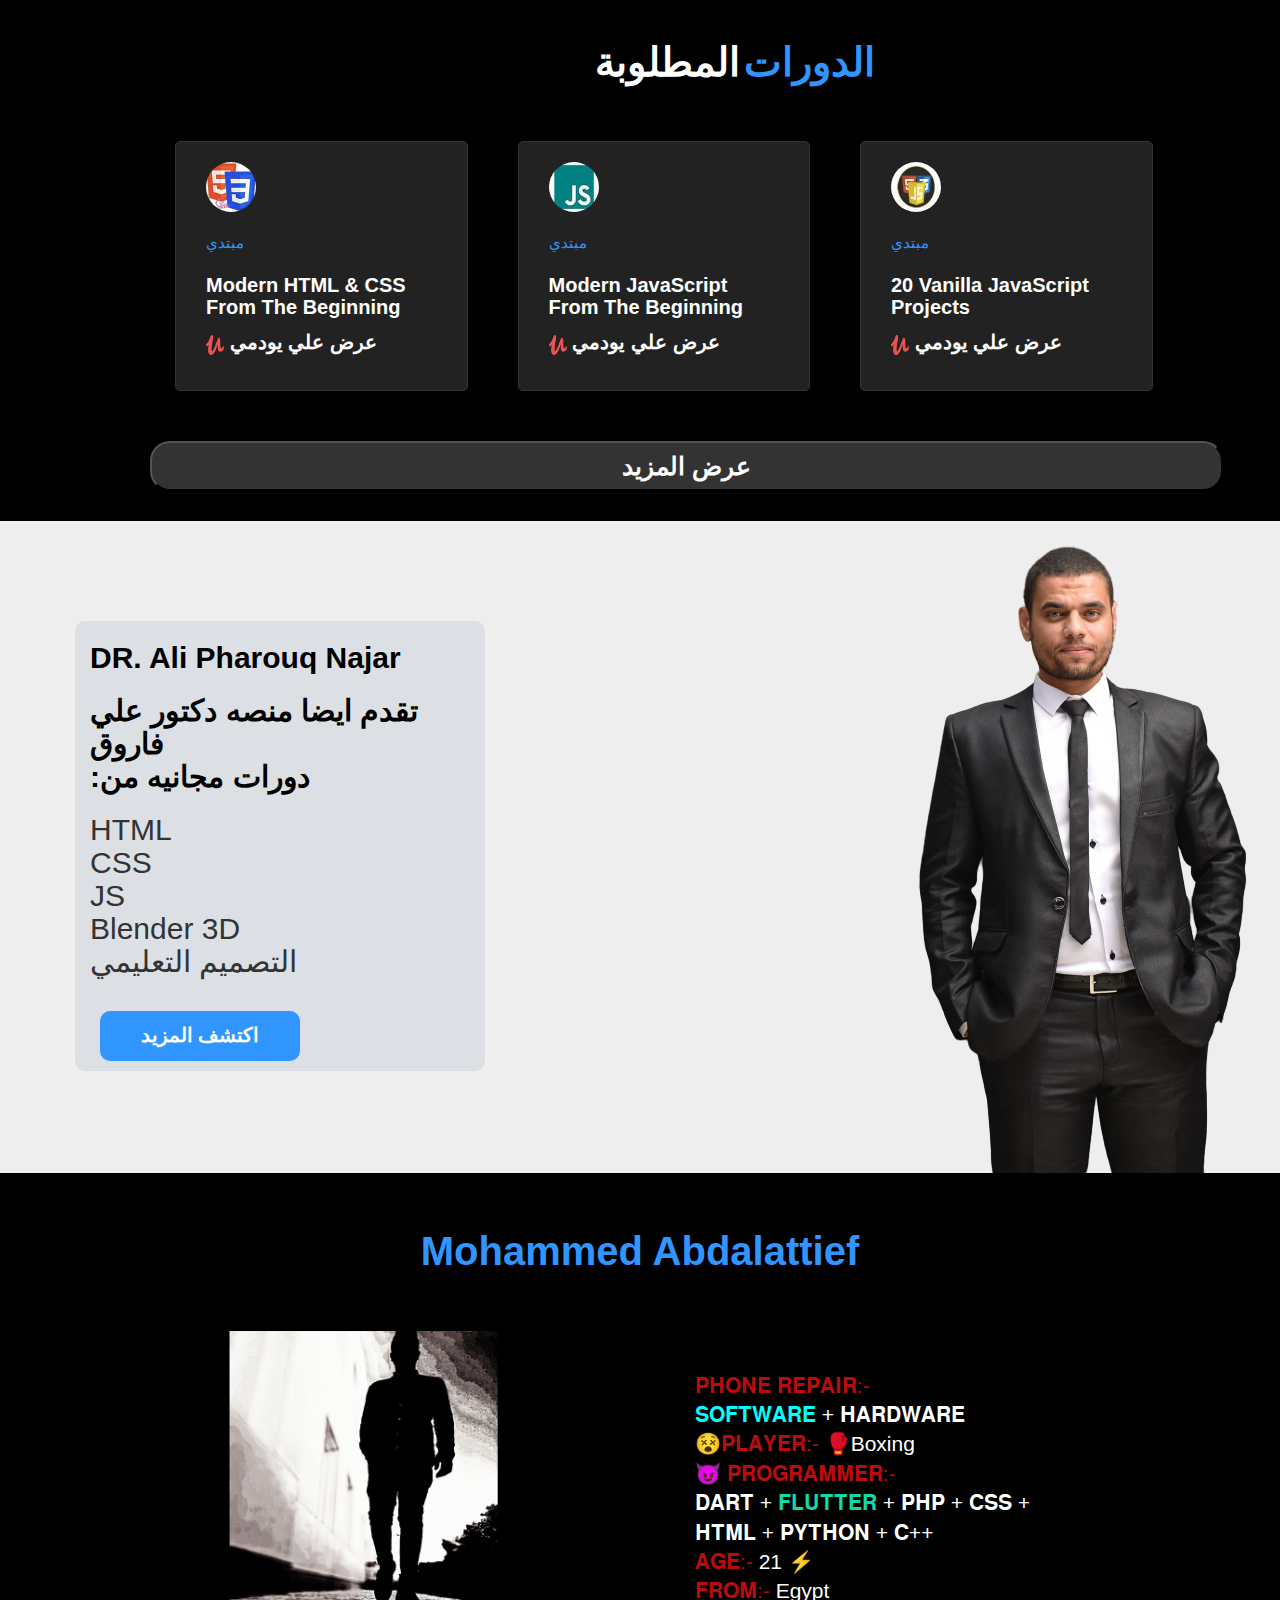
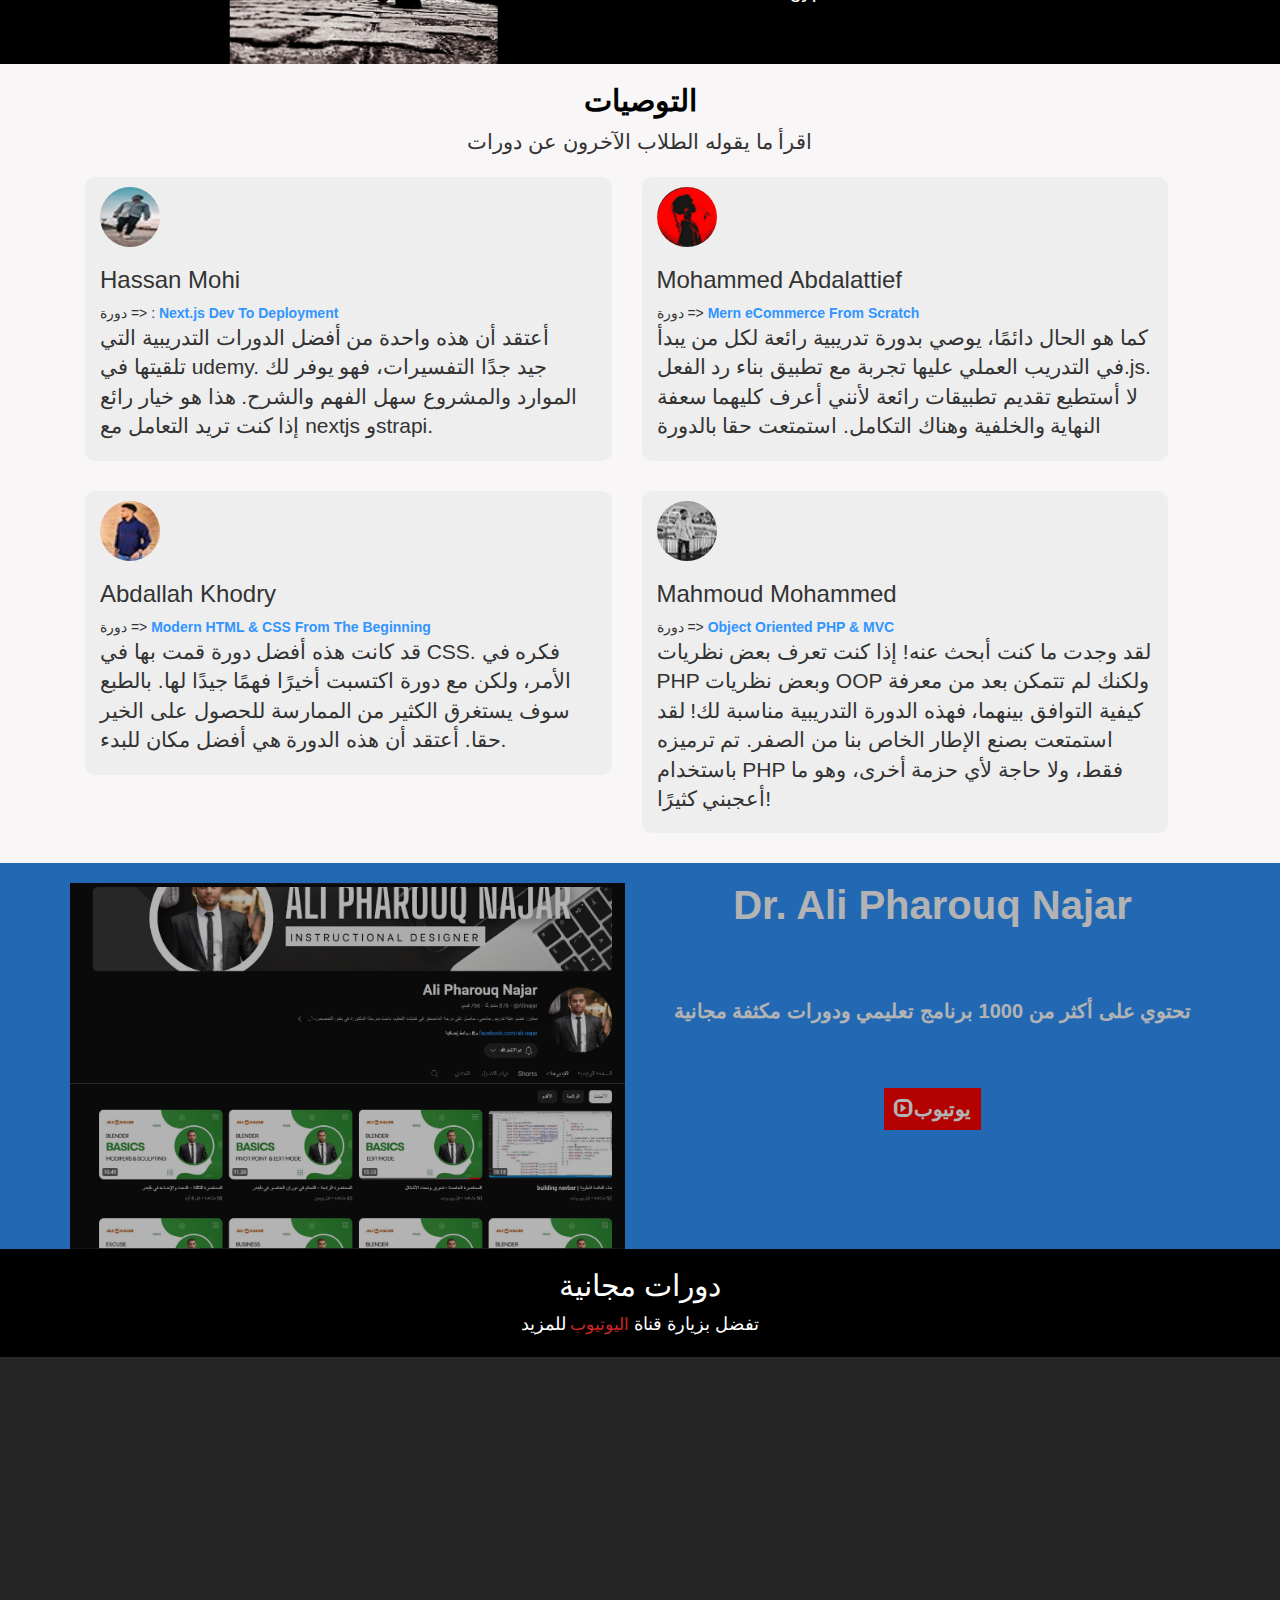
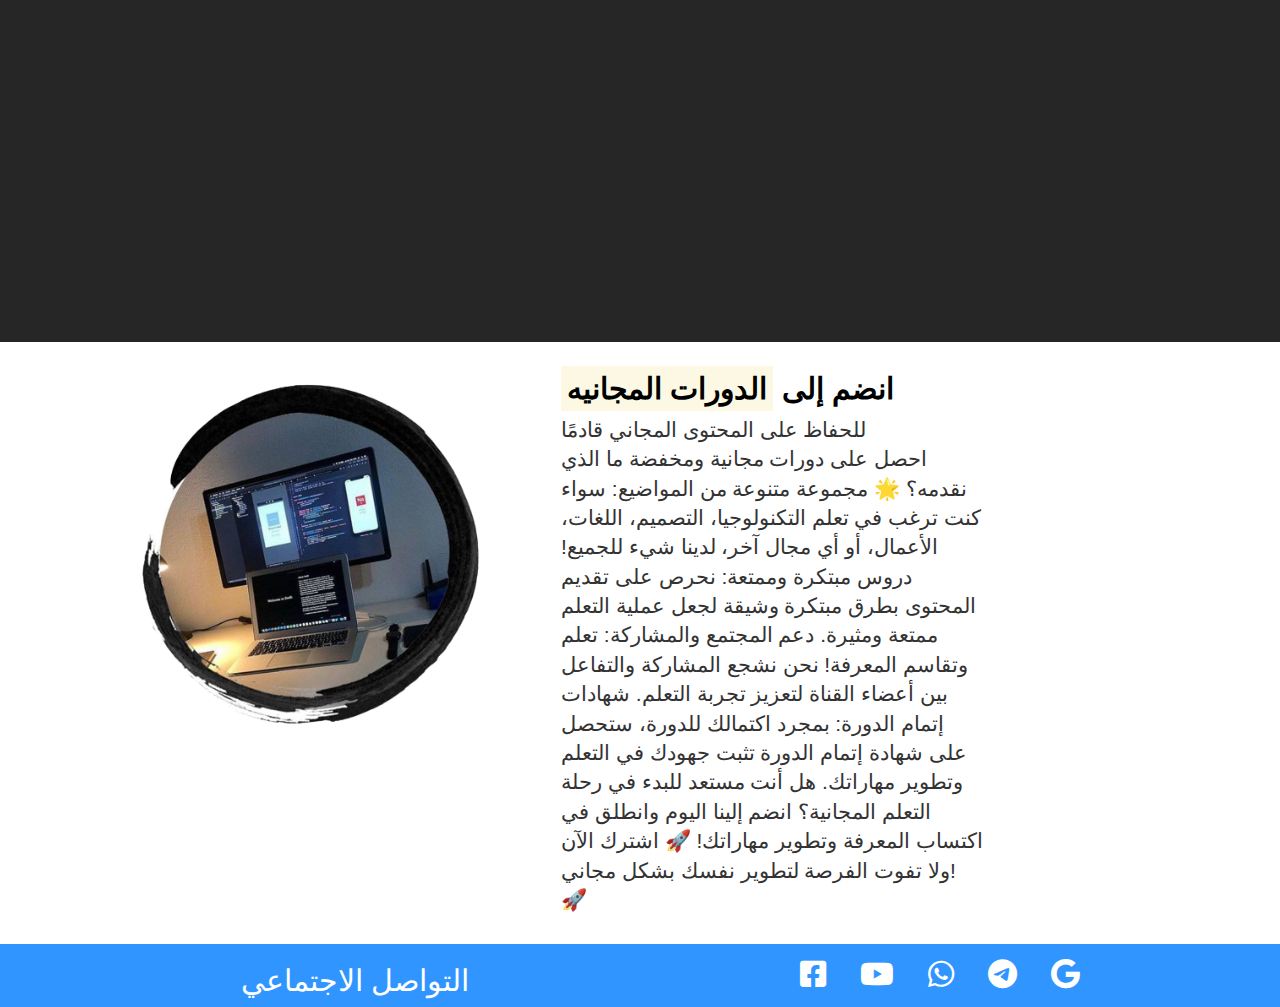
==== commit e9568946: "Add files via upload" ====
--- a/index.html
+++ b/index.html
@@ -20,17 +20,17 @@
   <header> <!--start header-->
     <nav class="navbar navbar-default navbar-fixed-top">
       <div class="container-fluid">
-        <!-- Brand and toggle get grouped for better mobile display -->
+        <!--for better mobile display -->
         <div class="navbar-header">
           <button type="button" class="navbar-toggle collapsed" data-toggle="collapse"
             data-target="#bs-example-navbar-collapse-1" aria-expanded="false">
 
             <span class="glyphicon glyphicon-align-justify"></span>
           </button>
-          <class class="navbar-brand" href=""><img src="img/logo.png" width="100" height="40" alt=""></class>
-        </div>
-
-        <!-- Collect the nav links, forms, and other content for toggling -->
+          <class class="navbar-brand" href=""><img src="img/logo.png" width="100" height="40" alt="error"></class>
+        </div>
+
+        <!--  the nav links, forms, and other content for toggling -->
         <div class="collapse navbar-collapse" id="bs-example-navbar-collapse-1">
           <ul class="nav navbar-nav navbar-right">
 
@@ -38,7 +38,7 @@
             <li><a href="#about">نبذه عني</a></li>
             <li><a href="#testmonial">التوصيات</a></li>
             <li><a href="#youtube">اليوتيوب</a></li>
-
+            <li><a href="login page.html">تسجيل</a></li>
 
 
 
@@ -59,14 +59,14 @@
       <div class="carousel-inner">
 
         <div class="item active">
-          <img src="img/Took A Masters In Machine Learning And I Was (VERY) Unprepared.jpeg " alt="...">
+          <img src="img/bg.jpeg " alt="error">
           <div class="carousel-caption">
 
             <h5>مرحبا بكم</h5>
             <h1>في الدورات المجانية <h1>مع افضل المنصات التعليمة </h1>
               <h1 class="primary-text">كل ماهو جديد معنا</h1>
             </h1>
-            <p class="lead">دورات تدريبية عملية قائمة على المشاريع يسهل فهمها ومباشرة  </p>
+            <p class="lead">دورات تدريبية عملية قائمة على المشاريع يسهل فهمها ومباشرة </p>
 
           </div>
 
@@ -91,20 +91,20 @@
 
         <div class="col-lg-4 col-md-4  hidden-xs">
           <span class="  glyphicon glyphicon-cog "></span>
-          <h1>15</h1>
+          <h1>3</h1>
           <p class="">سنوات من الخبرة
           </p>
         </div>
 
         <div class="col-lg-4 col-md-4  hidden-xs">
           <span class=" glyphicon glyphicon-user   "></span>
-          <h1> 400K+ </h1>
+          <h1> 1K+ </h1>
           <p class="lead">طالب</p>
         </div>
 
         <div class="col-lg-4 col-md-4  hidden-xs">
           <span class="   glyphicon glyphicon-expand  "></span>
-          <h1> 1.2M </h1>
+          <h1> 1.5k </h1>
           <p class="lead"> مشتركين </p>
         </div>
       </div>
@@ -327,7 +327,7 @@
 
           </h1>
           <p class="lead">
-            <h1>
+          <h1>
             تقدم ايضا منصه دكتور علي فاروق
             <br>
             :دورات مجانيه من
@@ -355,7 +355,8 @@
         </div>
       </div>
     </div>
-  </div><!--start section2-->
+  </div>
+  <!--start section2-->
 
 
   <div id="about">
@@ -363,35 +364,29 @@
 
 
       <div class="text-center">
-        <span class="sp2"> Who Is </span> <span class="sp3"> Mohammed Abdalattief</span>
+        <span class="sp2"></span> <span class="sp3"> Mohammed Abdalattief</span>
       </div>
 
 
 
       <div class="image col-lg-6 col-md-6 col-xs-12 col-sm-12   ">
-        <img src="img/moh.jpg  " alt="error" class="img-responsive  center-block">
+        <img src="img/MEpng.png " alt="error" class="img-responsive  center-block">
       </div>
 
       <div class="about    col-lg-6 col-md-6 col-xs-12 col-sm-12   ">
 
         <P class="lead">
-
-          📱 𝐏𝐇𝐎𝐍𝐄 𝐑𝐄𝐏𝐀𝐈𝐑:
+          <span style="color: rgb(186, 12, 12);">𝐏𝐇𝐎𝐍𝐄 𝐑𝐄𝐏𝐀𝐈𝐑:-</span>
           <br>
-          𝐒𝐎𝐅𝐓𝐖𝐀𝐑𝐄 + 𝐇𝐀𝐑𝐃𝐖𝐀𝐑𝐄
-          <br>
-          <br>
-          😵‍💫 𝐏𝐋𝐀𝐘𝐄𝐑 : 🥊Boxing
-          <br>
-          <br>
-          😈 𝐏𝐑𝐎𝐆𝐑𝐀𝐌𝐌𝐄𝐑 :
-          <br>
-
-          𝐃𝐀𝐑𝐓 + 𝐅𝐋𝐔𝐓𝐓𝐄𝐑 + 𝐏𝐇𝐏 + 𝐂𝐒𝐒 + 𝐇𝐓𝐌𝐋 + 𝐏𝐘𝐓𝐇𝐎𝐍 + 𝐂++
-          <br>
-          𝐀𝐆𝐄 : 21 ⚡️
-
-          𝐅𝐑𝐎𝐌 : Egypt
+          <span style="
+          color: aqua;
+         ">𝐒𝐎𝐅𝐓𝐖𝐀𝐑𝐄 </span> + 𝐇𝐀𝐑𝐃𝐖𝐀𝐑𝐄<br>
+          😵<span style="color: rgb(186, 12, 12);">𝐏𝐋𝐀𝐘𝐄𝐑:-</span> 🥊Boxing<br>
+          😈 <span style="color: rgb(186, 12, 12);">𝐏𝐑𝐎𝐆𝐑𝐀𝐌𝐌𝐄𝐑:-</span> <br>
+          𝐃𝐀𝐑𝐓 + <span style="color: rgb(13, 219, 168);">𝐅𝐋𝐔𝐓𝐓𝐄𝐑</span> + 𝐏𝐇𝐏 + 𝐂𝐒𝐒 +<br> 𝐇𝐓𝐌𝐋 +
+          𝐏𝐘𝐓𝐇𝐎𝐍 + 𝐂++
+          <br><span style="color: rgb(186, 12, 12);">𝐀𝐆𝐄:-</span> 21 ⚡️<br>
+          <span style="color: rgb(186, 12, 12);">𝐅𝐑𝐎𝐌:-</span> Egypt
         </P>
       </div>
 
@@ -623,11 +618,10 @@
         </a>
       </div>
     </div>
-
   </footer>
   <script src="js/index.js"></script>
   <script src="js/jquery-3.6.0.min.js"></script>
   <script src="js/bootstrap.min.js"></script>
 </body>
 
-</html>
+</html>--- a/css/index.css
+++ b/css/index.css
@@ -410,7 +410,7 @@
       color:#3195ff;
   }
 .about{
-    background-color: #333;
+    background-color: #000000;
     
 }
 .about p{
